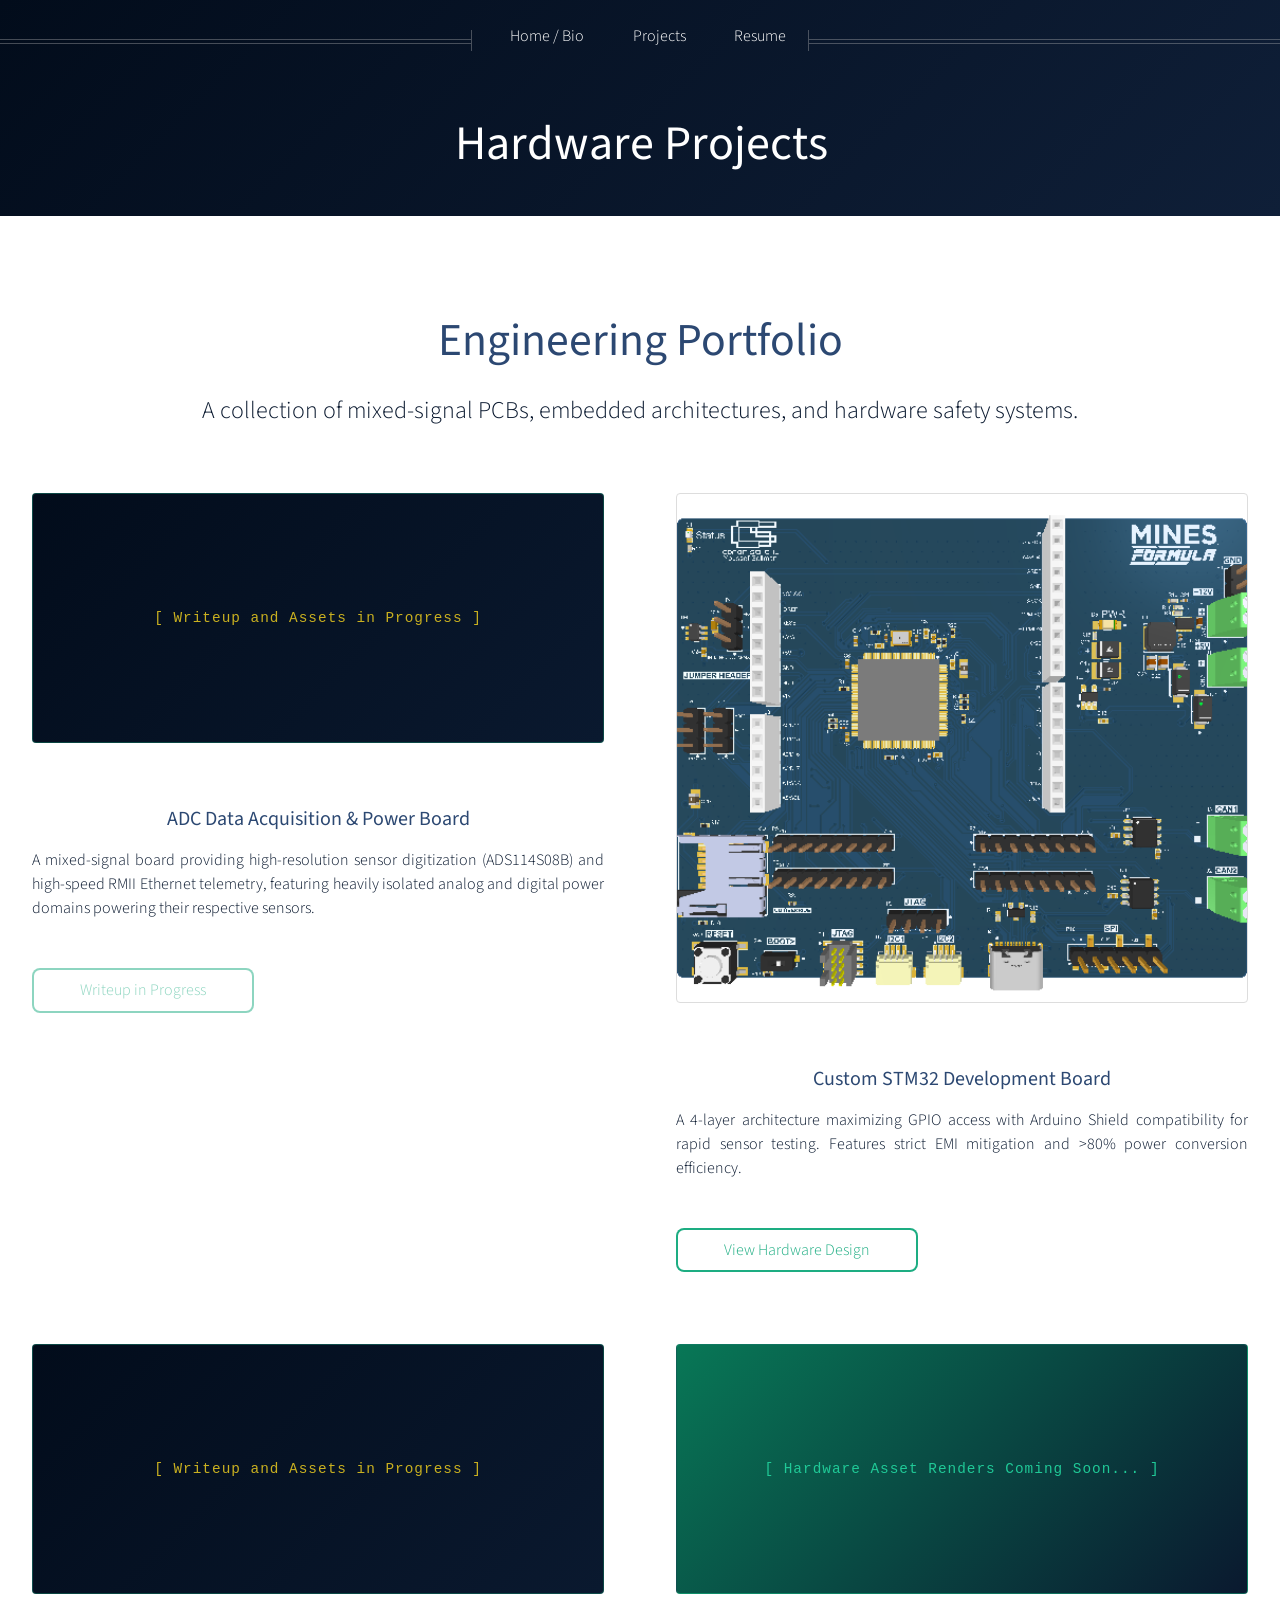
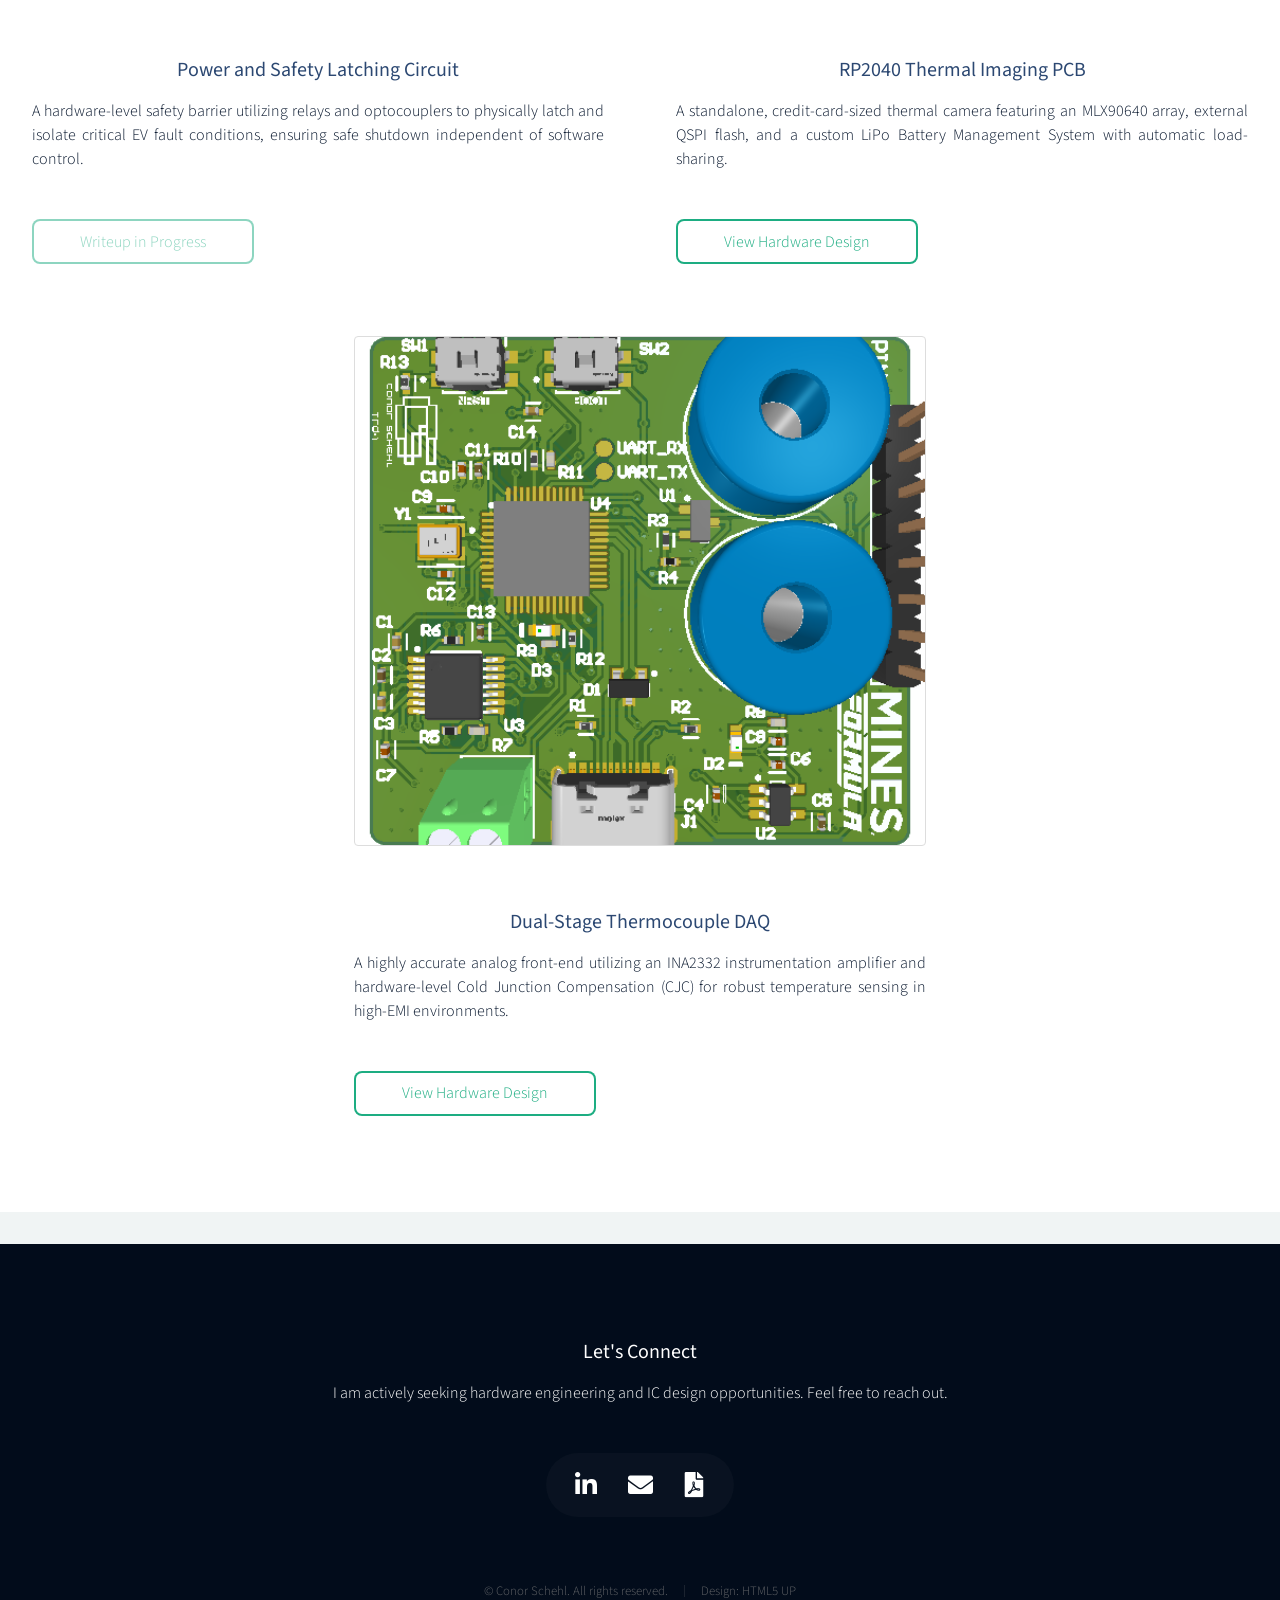
==== projects/index.html @ 10043770 "Resume Update + Email Obfuscation" ====
<!DOCTYPE HTML>
<html>
	<head>
		<title>Projects - Conor Schehl</title>
		<meta charset="utf-8" />
		<meta name="viewport" content="width=device-width, initial-scale=1, user-scalable=no" />
		<link rel="stylesheet" href="../assets/css/main.css" />
		<noscript><link rel="stylesheet" href="../assets/css/noscript.css" /></noscript>
	</head>
	<body class="no-sidebar is-preload">
		<div id="page-wrapper">

			<div id="header">
					<div class="inner">
							<header>
								<h1><a href="../index.html" id="logo">Hardware Projects</a></h1>
							</header>
						</div>

					<nav id="nav">
							<ul>
								<li><a href="../">Home / Bio</a></li>
								<li><a href="./">Projects</a></li>
								<li><a href="../ConorSchehlResume.pdf" target="_blank">Resume</a></li>
							</ul>
						</nav>
				</div>

			<div class="wrapper style1">
					<div class="container">
						
						<header class="major" style="text-align: center; margin-bottom: 4em;">
							<h2>Engineering Portfolio</h2>
							<p>A collection of mixed-signal PCBs, embedded architectures, and hardware safety systems.</p>
						</header>

						<div class="row gtr-200">
							

							<article class="col-6 col-12-mobile special">
								<!-- Final code: -->
								<!-- <a href="ADC-DAQ/" class="image featured"> <img src="images/adc-thumb.png" alt="ADC DAQ Board Thumbnail" style="border: 1px solid #ddd; border-radius: 4px;" /></a> -->
								
								<!-- Assets in progress:  -->
								<!-- <a href="ADC-DAQ/" class="image featured" style="display: block; text-decoration: none;"></a> -->
								<a class="image featured" style="display: block; text-decoration: none;">
									<div style="width: 100%; height: 250px; background: linear-gradient(135deg, #020c1b, #0a192f); display: flex; align-items: center; justify-content: center; border: 1px solid rgba(32, 201, 151, 0.3); border-radius: 4px; transition: border 0.3s ease;">
										<span style="color: #c9b020; font-family: monospace; font-size: 0.9em; letter-spacing: 1px;">[ Writeup and Assets in Progress ]</span>
									</div>
								</a>

								<!-- For when you have writeup -->
								<!-- <header>
									<h3><a href="ADC-DAQ/">ADC Data Acquisition & Power Board</a></h3>
								</header>
								<p>
									A mixed-signal board providing high-resolution sensor digitization (ADS114S08B) and high-speed RMII Ethernet telemetry, featuring heavily isolated analog and digital power domains powering their respective sensors.
								</p>
								<ul class="actions special">
									<li><a href="ADC-DAQ/" class="button">View Hardware Design</a></li>
								</ul> -->
								
								<!-- Writeup in progress: -->
								<header>
									<h3>ADC Data Acquisition & Power Board</h3>
								</header>
								<p>
									A mixed-signal board providing high-resolution sensor digitization (ADS114S08B) and high-speed RMII Ethernet telemetry, featuring heavily isolated analog and digital power domains powering their respective sensors.
								</p>
								<ul class="actions special">
									<li><span class="button" style="pointer-events: none; opacity: 0.5;">Writeup in Progress</span></li>
								</ul>
							</article>
							
							<article class="col-6 col-12-mobile special">
								<a href="STM32 Devboard/" class="image featured"><img src="images/stm32-thumb.png" alt="STM32 Dev Board Thumbnail" style="border: 1px solid #ddd; border-radius: 4px;" /></a>
								<header>
									<h3><a href="STM32 Devboard/">Custom STM32 Development Board</a></h3>
								</header>
								<p>
									A 4-layer architecture maximizing GPIO access with Arduino Shield compatibility for rapid sensor testing. Features strict EMI mitigation and >80% power conversion efficiency.
								</p>
								<ul class="actions special">
									<li><a href="STM32 Devboard/" class="button">View Hardware Design</a></li>
								</ul>
							</article>

							<!-- <article class="col-6 col-12-mobile special">
								<a href="Latching-Board/" class="image featured"><img src="images/latch-thumb.png" alt="Latching Board Thumbnail" style="border: 1px solid #ddd; border-radius: 4px;" /></a>
								<header>
									<h3><a href="Latching-Board/">Power & Safety Latching Circuit</a></h3>
								</header>
								<p>
									A hardware-level safety barrier utilizing relays and optocouplers to physically latch and isolate critical EV fault conditions, ensuring safe shutdown independent of software control.
								</p>
								<ul class="actions special">
									<li><a href="Latching-Board/" class="button">View Hardware Design</a></li>
								</ul>
							</article> -->

							<article class="col-6 col-12-mobile special">
								
								<!-- Assets in progress:  -->
								<!-- <a href="Latching-Board/" class="image featured" style="display: block; text-decoration: none;"></a> -->
								<a class="image featured" style="display: block; text-decoration: none;">
									<div style="width: 100%; height: 250px; background: linear-gradient(135deg, #020c1b, #0a192f); display: flex; align-items: center; justify-content: center; border: 1px solid rgba(32, 201, 151, 0.3); border-radius: 4px; transition: border 0.3s ease;">
										<span style="color: #c9b020; font-family: monospace; font-size: 0.9em; letter-spacing: 1px;">[ Writeup and Assets in Progress ]</span>
									</div>
								</a>

								<!-- For when you have writeup -->
								<!-- <header>
									<h3><a href="ADC-DAQ/">ADC Data Acquisition & Power Board</a></h3>
								</header>
								<p>
									A mixed-signal board providing high-resolution sensor digitization (ADS114S08B) and high-speed RMII Ethernet telemetry, featuring heavily isolated analog and digital power domains powering their respective sensors.
								</p>
								<ul class="actions special">
									<li><a href="ADC-DAQ/" class="button">View Hardware Design</a></li>
								</ul> -->
								
								<!-- Writeup in progress: -->
								<header>
									<h3>Power and Safety Latching Circuit</h3>
								</header>
								<p>
									A hardware-level safety barrier utilizing relays and optocouplers to physically latch and isolate critical EV fault conditions, ensuring safe shutdown independent of software control.
								</p>
								<ul class="actions special">
									<li><span class="button" style="pointer-events: none; opacity: 0.5;">Writeup in Progress</span></li>
								</ul>
							</article>

							<article class="col-6 col-12-mobile special">
								<!-- <a href="Thermal-Camera/" class="image featured"><img src="images/thermal-thumb.png" alt="Thermal Camera Thumbnail" style="border: 1px solid #ddd; border-radius: 4px;" /></a> -->
								
								<!-- Assets in progress:  -->
								<a href="Thermal-Camera/" class="image featured" style="display: block; text-decoration: none;">
									<div style="width: 100%; height: 250px; background: linear-gradient(135deg, #087756, #0a192f); display: flex; align-items: center; justify-content: center; border: 1px solid rgba(32, 201, 151, 0.3); border-radius: 4px; transition: border 0.3s ease;">
										<span style="color: #20c997; font-family: monospace; font-size: 0.9em; letter-spacing: 1px;">[ Hardware Asset Renders Coming Soon... ]</span>
									</div>
								</a>

								<header>
									<h3><a href="Thermal-Camera/">RP2040 Thermal Imaging PCB</a></h3>
								</header>
								<p>
									A standalone, credit-card-sized thermal camera featuring an MLX90640 array, external QSPI flash, and a custom LiPo Battery Management System with automatic load-sharing.
								</p>
								<ul class="actions special">
									<li><a href="Thermal-Camera/" class="button">View Hardware Design</a></li>
								</ul>
							</article>

							<article class="col-6 col-12-mobile special" style="margin: 0 auto;">
								<a href="TRD1/" class="image featured"><img src="images/thermo-thumb.png" alt="Thermocouple Thumbnail" style="border: 1px solid #ddd; border-radius: 4px;" /></a>
								<header>
									<h3><a href="TRD1/">Dual-Stage Thermocouple DAQ</a></h3>
								</header>
								<p>
									A highly accurate analog front-end utilizing an INA2332 instrumentation amplifier and hardware-level Cold Junction Compensation (CJC) for robust temperature sensing in high-EMI environments.
								</p>
								<ul class="actions special">
									<li><a href="TRD1/" class="button">View Hardware Design</a></li>
								</ul>
							</article>

						</div>
					</div>
				</div>

			<div id="footer">
					<div class="container">
						<div class="row">
							<div class="col-12">
								<section class="contact">
										<header>
											<h3>Let's Connect</h3>
										</header>
										<p>I am actively seeking hardware engineering and IC design opportunities. Feel free to reach out.</p>
										<ul class="icons">
											<li><a href="https://www.linkedin.com/in/conor-schehl/" target="_blank" class="icon brands fa-linkedin-in"><span class="label">Linkedin</span></a></li>
											<li><a href="#" id="safe-email-link" class="icon solid fa-envelope"><span class="label">Email</span></a></li>
											<li><a href="../ConorSchehlResume.pdf" target="_blank" class="icon solid fa-file-pdf"><span class="label">Resume</span></a></li>
										</ul>

										<script>
										const user = 'schehljc';
										const domain = 'gmail.com';
										
										document.getElementById('safe-email-link').addEventListener('click', function(e) {
											e.preventDefault();
											window.location.href = 'mailto:' + user + '@' + domain;
										});
										</script>

									</section>
								<div class="copyright">
										<ul class="menu">
											<li>&copy; Conor Schehl. All rights reserved.</li><li>Design: <a href="http://html5up.net" target="_blank">HTML5 UP</a></li>
										</ul>
									</div>
							</div>
						</div>
					</div>
				</div>

		</div>

		<script src="../assets/js/jquery.min.js"></script>
			<script src="../assets/js/jquery.dropotron.min.js"></script>
			<script src="../assets/js/jquery.scrolly.min.js"></script>
			<script src="../assets/js/jquery.scrollex.min.js"></script>
			<script src="../assets/js/browser.min.js"></script>
			<script src="../assets/js/breakpoints.min.js"></script>
			<script src="../assets/js/util.js"></script>
			<script src="../assets/js/main.js"></script>

	</body>
</html>
---- assets/css/main.css ----
@import url("https://fonts.googleapis.com/css?family=Source+Sans+Pro:300,300italic,400,400italic,600");
@import url("fontawesome-all.min.css");

/*
	Helios by HTML5 UP
	html5up.net | @ajlkn
	Free for personal and commercial use under the CCA 3.0 license (html5up.net/license)
*/

html, body, div, span, applet, object,
iframe, h1, h2, h3, h4, h5, h6, p, blockquote,
pre, a, abbr, acronym, address, big, cite,
code, del, dfn, em, img, ins, kbd, q, s, samp,
small, strike, strong, sub, sup, tt, var, b,
u, i, center, dl, dt, dd, ol, ul, li, fieldset,
form, label, legend, table, caption, tbody,
tfoot, thead, tr, th, td, article, aside,
canvas, details, embed, figure, figcaption,
footer, header, hgroup, menu, nav, output, ruby,
section, summary, time, mark, audio, video {
	margin: 0;
	padding: 0;
	border: 0;
	font-size: 100%;
	font: inherit;
	vertical-align: baseline;}

article, aside, details, figcaption, figure,
footer, header, hgroup, menu, nav, section {
	display: block;}

body {
	line-height: 1;
}

ol, ul {
	list-style: none;
}

blockquote, q {
	quotes: none;
}

	blockquote:before, blockquote:after, q:before, q:after {
		content: '';
		content: none;
	}

table {
	border-collapse: collapse;
	border-spacing: 0;
}

body {
	-webkit-text-size-adjust: none;
}

mark {
	background-color: transparent;
	color: inherit;
}

input::-moz-focus-inner {
	border: 0;
	padding: 0;
}

input, select, textarea {
	-moz-appearance: none;
	-webkit-appearance: none;
	-ms-appearance: none;
	appearance: none;
}

/* Basic */

	html {
		box-sizing: border-box;
	}

	*, *:before, *:after {
		box-sizing: inherit;
	}

	body {
		background: #f0f4f4;
		color: #0a192f;
		font-size: 15pt;
		line-height: 1.85em;
		font-family: 'Source Sans Pro', sans-serif;
		font-weight: 300;
	}

		body.is-preload *, body.is-preload *:before, body.is-preload *:after {
			-moz-animation: none !important;
			-webkit-animation: none !important;
			-ms-animation: none !important;
			animation: none !important;
			-moz-transition: none !important;
			-webkit-transition: none !important;
			-ms-transition: none !important;
			transition: none !important;
		}

	input, textarea, select {
		font-size: 15pt;
		line-height: 1.85em;
		font-family: 'Source Sans Pro', sans-serif;
		font-weight: 300;
	}

	h1, h2, h3, h4, h5, h6 {
		font-weight: 400;
		color: #2c4872;
		line-height: 1.25em;
	}

	h1 a, h2 a, h3 a, h4 a, h5 a, h6 a {
		color: inherit;
		text-decoration: none;
		border-bottom-color: transparent;
	}

	h1 strong, h2 strong, h3 strong, h4 strong, h5 strong, h6 strong {
		font-weight: 600;
	}

	h2 {
		font-size: 2.85em;
	}

	h3 {
		font-size: 1.25em;
	}

	h4 {
		font-size: 1em;
		margin: 0 0 0.25em 0;
	}

	strong, b {
		font-weight: 400;
		color: #060e1a;
	}

	em, i {
		font-style: italic;
	}

	a {
		color: inherit;
		border-bottom: solid 1px rgba(128, 128, 128, 0.15);
		text-decoration: none;
		-moz-transition: background-color 0.35s ease-in-out, color 0.35s ease-in-out, border-bottom-color 0.35s ease-in-out;
		-webkit-transition: background-color 0.35s ease-in-out, color 0.35s ease-in-out, border-bottom-color 0.35s ease-in-out;
		-ms-transition: background-color 0.35s ease-in-out, color 0.35s ease-in-out, border-bottom-color 0.35s ease-in-out;
		transition: background-color 0.35s ease-in-out, color 0.35s ease-in-out, border-bottom-color 0.35s ease-in-out;
	}

		a:hover {
			color: #20c997;
			border-bottom-color: transparent;
		}

	sub {
		position: relative;
		top: 0.5em;
		font-size: 0.8em;
	}

	sup {
		position: relative;
		top: -0.5em;
		font-size: 0.8em;
	}

	blockquote {
		border-left: solid 0.5em #ddd;
		padding: 1em 0 1em 2em;
		font-style: italic;
	}

	p, ul, ol, dl, table {
		margin-bottom: 1em;
	}

	p {
		text-align: justify;
	}

	br.clear {
		clear: both;
	}

	hr {
		position: relative;
		display: block;
		border: 0;
		top: 4.5em;
		margin-bottom: 9em;
		height: 6px;
		border-top: solid 1px rgba(128, 128, 128, 0.2);
		border-bottom: solid 1px rgba(128, 128, 128, 0.2);
	}

		hr:before, hr:after {
			content: '';
			position: absolute;
			top: -8px;
			display: block;
			width: 1px;
			height: 21px;
			background: rgba(128, 128, 128, 0.2);
		}

		hr:before {
			left: -1px;
		}

		hr:after {
			right: -1px;
		}

	.timestamp {
		color: rgba(128, 128, 128, 0.75);
		font-size: 0.8em;
	}

/* Container */

	.container {
		margin: 0 auto;
		max-width: 100%;
		width: 1400px;
	}

		@media screen and (max-width: 1680px) {

			.container {
				width: 1200px;
			}

		}

		@media screen and (max-width: 1280px) {

			.container {
				width: 100%;
			}

		}

		@media screen and (max-width: 960px) {

			.container {
				width: 100%;
			}

		}

		@media screen and (max-width: 840px) {

			.container {
				width: 100%;
			}

		}

		@media screen and (max-width: 736px) {

			.container {
				width: 100%;
			}

		}

/* Row */

	.row {
		display: flex;
		flex-wrap: wrap;
		box-sizing: border-box;
		align-items: stretch;
	}

		.row > * {
			box-sizing: border-box;
		}

		.row.gtr-uniform > * > :last-child {
			margin-bottom: 0;
		}

		.row.aln-left {
			justify-content: flex-start;
		}

		.row.aln-center {
			justify-content: center;
		}

		.row.aln-right {
			justify-content: flex-end;
		}

		.row.aln-top {
			align-items: flex-start;
		}

		.row.aln-middle {
			align-items: center;
		}

		.row.aln-bottom {
			align-items: flex-end;
		}

		.row > .imp {
			order: -1;
		}

		.row > .col-1 {
			width: 8.33333%;
		}

		.row > .off-1 {
			margin-left: 8.33333%;
		}

		.row > .col-2 {
			width: 16.66667%;
		}

		.row > .off-2 {
			margin-left: 16.66667%;
		}

		.row > .col-3 {
			width: 25%;
		}

		.row > .off-3 {
			margin-left: 25%;
		}

		.row > .col-4 {
			width: 33.33333%;
		}

		.row > .off-4 {
			margin-left: 33.33333%;
		}

		.row > .col-5 {
			width: 41.66667%;
		}

		.row > .off-5 {
			margin-left: 41.66667%;
		}

		.row > .col-6 {
			width: 50%;
		}

		.row > .off-6 {
			margin-left: 50%;
		}

		.row > .col-7 {
			width: 58.33333%;
		}

		.row > .off-7 {
			margin-left: 58.33333%;
		}

		.row > .col-8 {
			width: 66.66667%;
		}

		.row > .off-8 {
			margin-left: 66.66667%;
		}

		.row > .col-9 {
			width: 75%;
		}

		.row > .off-9 {
			margin-left: 75%;
		}

		.row > .col-10 {
			width: 83.33333%;
		}

		.row > .off-10 {
			margin-left: 83.33333%;
		}

		.row > .col-11 {
			width: 91.66667%;
		}

		.row > .off-11 {
			margin-left: 91.66667%;
		}

		.row > .col-12 {
			width: 100%;
		}

		.row > .off-12 {
			margin-left: 100%;
		}

		.row.gtr-0 {
			margin-top: 0px;
			margin-left: 0px;
		}

			.row.gtr-0 > * {
				padding: 0px 0 0 0px;
			}

			.row.gtr-0.gtr-uniform {
				margin-top: 0px;
			}

				.row.gtr-0.gtr-uniform > * {
					padding-top: 0px;
				}

		.row.gtr-25 {
			margin-top: -10px;
			margin-left: -10px;
		}

			.row.gtr-25 > * {
				padding: 10px 0 0 10px;
			}

			.row.gtr-25.gtr-uniform {
				margin-top: -10px;
			}

				.row.gtr-25.gtr-uniform > * {
					padding-top: 10px;
				}

		.row.gtr-50 {
			margin-top: -20px;
			margin-left: -20px;
		}

			.row.gtr-50 > * {
				padding: 20px 0 0 20px;
			}

			.row.gtr-50.gtr-uniform {
				margin-top: -20px;
			}

				.row.gtr-50.gtr-uniform > * {
					padding-top: 20px;
				}

		.row {
			margin-top: -40px;
			margin-left: -40px;
		}

			.row > * {
				padding: 40px 0 0 40px;
			}

			.row.gtr-uniform {
				margin-top: -40px;
			}

				.row.gtr-uniform > * {
					padding-top: 40px;
				}

		.row.gtr-150 {
			margin-top: -60px;
			margin-left: -60px;
		}

			.row.gtr-150 > * {
				padding: 60px 0 0 60px;
			}

			.row.gtr-150.gtr-uniform {
				margin-top: -60px;
			}

				.row.gtr-150.gtr-uniform > * {
					padding-top: 60px;
				}

		.row.gtr-200 {
			margin-top: -80px;
			margin-left: -80px;
		}

			.row.gtr-200 > * {
				padding: 80px 0 0 80px;
			}

			.row.gtr-200.gtr-uniform {
				margin-top: -80px;
			}

				.row.gtr-200.gtr-uniform > * {
					padding-top: 80px;
				}

		@media screen and (max-width: 1680px) {

			.row {
				display: flex;
				flex-wrap: wrap;
				box-sizing: border-box;
				align-items: stretch;
			}

				.row > * {
					box-sizing: border-box;
				}

				.row.gtr-uniform > * > :last-child {
					margin-bottom: 0;
				}

				.row.aln-left {
					justify-content: flex-start;
				}

				.row.aln-center {
					justify-content: center;
				}

				.row.aln-right {
					justify-content: flex-end;
				}

				.row.aln-top {
					align-items: flex-start;
				}

				.row.aln-middle {
					align-items: center;
				}

				.row.aln-bottom {
					align-items: flex-end;
				}

				.row > .imp-wide {
					order: -1;
				}

				.row > .col-1-wide {
					width: 8.33333%;
				}

				.row > .off-1-wide {
					margin-left: 8.33333%;
				}

				.row > .col-2-wide {
					width: 16.66667%;
				}

				.row > .off-2-wide {
					margin-left: 16.66667%;
				}

				.row > .col-3-wide {
					width: 25%;
				}

				.row > .off-3-wide {
					margin-left: 25%;
				}

				.row > .col-4-wide {
					width: 33.33333%;
				}

				.row > .off-4-wide {
					margin-left: 33.33333%;
				}

				.row > .col-5-wide {
					width: 41.66667%;
				}

				.row > .off-5-wide {
					margin-left: 41.66667%;
				}

				.row > .col-6-wide {
					width: 50%;
				}

				.row > .off-6-wide {
					margin-left: 50%;
				}

				.row > .col-7-wide {
					width: 58.33333%;
				}

				.row > .off-7-wide {
					margin-left: 58.33333%;
				}

				.row > .col-8-wide {
					width: 66.66667%;
				}

				.row > .off-8-wide {
					margin-left: 66.66667%;
				}

				.row > .col-9-wide {
					width: 75%;
				}

				.row > .off-9-wide {
					margin-left: 75%;
				}

				.row > .col-10-wide {
					width: 83.33333%;
				}

				.row > .off-10-wide {
					margin-left: 83.33333%;
				}

				.row > .col-11-wide {
					width: 91.66667%;
				}

				.row > .off-11-wide {
					margin-left: 91.66667%;
				}

				.row > .col-12-wide {
					width: 100%;
				}

				.row > .off-12-wide {
					margin-left: 100%;
				}

				.row.gtr-0 {
					margin-top: 0px;
					margin-left: 0px;
				}

					.row.gtr-0 > * {
						padding: 0px 0 0 0px;
					}

					.row.gtr-0.gtr-uniform {
						margin-top: 0px;
					}

						.row.gtr-0.gtr-uniform > * {
							padding-top: 0px;
						}

				.row.gtr-25 {
					margin-top: -10px;
					margin-left: -10px;
				}

					.row.gtr-25 > * {
						padding: 10px 0 0 10px;
					}

					.row.gtr-25.gtr-uniform {
						margin-top: -10px;
					}

						.row.gtr-25.gtr-uniform > * {
							padding-top: 10px;
						}

				.row.gtr-50 {
					margin-top: -20px;
					margin-left: -20px;
				}

					.row.gtr-50 > * {
						padding: 20px 0 0 20px;
					}

					.row.gtr-50.gtr-uniform {
						margin-top: -20px;
					}

						.row.gtr-50.gtr-uniform > * {
							padding-top: 20px;
						}

				.row {
					margin-top: -40px;
					margin-left: -40px;
				}

					.row > * {
						padding: 40px 0 0 40px;
					}

					.row.gtr-uniform {
						margin-top: -40px;
					}

						.row.gtr-uniform > * {
							padding-top: 40px;
						}

				.row.gtr-150 {
					margin-top: -60px;
					margin-left: -60px;
				}

					.row.gtr-150 > * {
						padding: 60px 0 0 60px;
					}

					.row.gtr-150.gtr-uniform {
						margin-top: -60px;
					}

						.row.gtr-150.gtr-uniform > * {
							padding-top: 60px;
						}

				.row.gtr-200 {
					margin-top: -80px;
					margin-left: -80px;
				}

					.row.gtr-200 > * {
						padding: 80px 0 0 80px;
					}

					.row.gtr-200.gtr-uniform {
						margin-top: -80px;
					}

						.row.gtr-200.gtr-uniform > * {
							padding-top: 80px;
						}

		}

		@media screen and (max-width: 1280px) {

			.row {
				display: flex;
				flex-wrap: wrap;
				box-sizing: border-box;
				align-items: stretch;
			}

				.row > * {
					box-sizing: border-box;
				}

				.row.gtr-uniform > * > :last-child {
					margin-bottom: 0;
				}

				.row.aln-left {
					justify-content: flex-start;
				}

				.row.aln-center {
					justify-content: center;
				}

				.row.aln-right {
					justify-content: flex-end;
				}

				.row.aln-top {
					align-items: flex-start;
				}

				.row.aln-middle {
					align-items: center;
				}

				.row.aln-bottom {
					align-items: flex-end;
				}

				.row > .imp-normal {
					order: -1;
				}

				.row > .col-1-normal {
					width: 8.33333%;
				}

				.row > .off-1-normal {
					margin-left: 8.33333%;
				}

				.row > .col-2-normal {
					width: 16.66667%;
				}

				.row > .off-2-normal {
					margin-left: 16.66667%;
				}

				.row > .col-3-normal {
					width: 25%;
				}

				.row > .off-3-normal {
					margin-left: 25%;
				}

				.row > .col-4-normal {
					width: 33.33333%;
				}

				.row > .off-4-normal {
					margin-left: 33.33333%;
				}

				.row > .col-5-normal {
					width: 41.66667%;
				}

				.row > .off-5-normal {
					margin-left: 41.66667%;
				}

				.row > .col-6-normal {
					width: 50%;
				}

				.row > .off-6-normal {
					margin-left: 50%;
				}

				.row > .col-7-normal {
					width: 58.33333%;
				}

				.row > .off-7-normal {
					margin-left: 58.33333%;
				}

				.row > .col-8-normal {
					width: 66.66667%;
				}

				.row > .off-8-normal {
					margin-left: 66.66667%;
				}

				.row > .col-9-normal {
					width: 75%;
				}

				.row > .off-9-normal {
					margin-left: 75%;
				}

				.row > .col-10-normal {
					width: 83.33333%;
				}

				.row > .off-10-normal {
					margin-left: 83.33333%;
				}

				.row > .col-11-normal {
					width: 91.66667%;
				}

				.row > .off-11-normal {
					margin-left: 91.66667%;
				}

				.row > .col-12-normal {
					width: 100%;
				}

				.row > .off-12-normal {
					margin-left: 100%;
				}

				.row.gtr-0 {
					margin-top: 0px;
					margin-left: 0px;
				}

					.row.gtr-0 > * {
						padding: 0px 0 0 0px;
					}

					.row.gtr-0.gtr-uniform {
						margin-top: 0px;
					}

						.row.gtr-0.gtr-uniform > * {
							padding-top: 0px;
						}

				.row.gtr-25 {
					margin-top: -9px;
					margin-left: -9px;
				}

					.row.gtr-25 > * {
						padding: 9px 0 0 9px;
					}

					.row.gtr-25.gtr-uniform {
						margin-top: -9px;
					}

						.row.gtr-25.gtr-uniform > * {
							padding-top: 9px;
						}

				.row.gtr-50 {
					margin-top: -18px;
					margin-left: -18px;
				}

					.row.gtr-50 > * {
						padding: 18px 0 0 18px;
					}

					.row.gtr-50.gtr-uniform {
						margin-top: -18px;
					}

						.row.gtr-50.gtr-uniform > * {
							padding-top: 18px;
						}

				.row {
					margin-top: -36px;
					margin-left: -36px;
				}

					.row > * {
						padding: 36px 0 0 36px;
					}

					.row.gtr-uniform {
						margin-top: -36px;
					}

						.row.gtr-uniform > * {
							padding-top: 36px;
						}

				.row.gtr-150 {
					margin-top: -54px;
					margin-left: -54px;
				}

					.row.gtr-150 > * {
						padding: 54px 0 0 54px;
					}

					.row.gtr-150.gtr-uniform {
						margin-top: -54px;
					}

						.row.gtr-150.gtr-uniform > * {
							padding-top: 54px;
						}

				.row.gtr-200 {
					margin-top: -72px;
					margin-left: -72px;
				}

					.row.gtr-200 > * {
						padding: 72px 0 0 72px;
					}

					.row.gtr-200.gtr-uniform {
						margin-top: -72px;
					}

						.row.gtr-200.gtr-uniform > * {
							padding-top: 72px;
						}

		}

		@media screen and (max-width: 960px) {

			.row {
				display: flex;
				flex-wrap: wrap;
				box-sizing: border-box;
				align-items: stretch;
			}

				.row > * {
					box-sizing: border-box;
				}

				.row.gtr-uniform > * > :last-child {
					margin-bottom: 0;
				}

				.row.aln-left {
					justify-content: flex-start;
				}

				.row.aln-center {
					justify-content: center;
				}

				.row.aln-right {
					justify-content: flex-end;
				}

				.row.aln-top {
					align-items: flex-start;
				}

				.row.aln-middle {
					align-items: center;
				}

				.row.aln-bottom {
					align-items: flex-end;
				}

				.row > .imp-narrow {
					order: -1;
				}

				.row > .col-1-narrow {
					width: 8.33333%;
				}

				.row > .off-1-narrow {
					margin-left: 8.33333%;
				}

				.row > .col-2-narrow {
					width: 16.66667%;
				}

				.row > .off-2-narrow {
					margin-left: 16.66667%;
				}

				.row > .col-3-narrow {
					width: 25%;
				}

				.row > .off-3-narrow {
					margin-left: 25%;
				}

				.row > .col-4-narrow {
					width: 33.33333%;
				}

				.row > .off-4-narrow {
					margin-left: 33.33333%;
				}

				.row > .col-5-narrow {
					width: 41.66667%;
				}

				.row > .off-5-narrow {
					margin-left: 41.66667%;
				}

				.row > .col-6-narrow {
					width: 50%;
				}

				.row > .off-6-narrow {
					margin-left: 50%;
				}

				.row > .col-7-narrow {
					width: 58.33333%;
				}

				.row > .off-7-narrow {
					margin-left: 58.33333%;
				}

				.row > .col-8-narrow {
					width: 66.66667%;
				}

				.row > .off-8-narrow {
					margin-left: 66.66667%;
				}

				.row > .col-9-narrow {
					width: 75%;
				}

				.row > .off-9-narrow {
					margin-left: 75%;
				}

				.row > .col-10-narrow {
					width: 83.33333%;
				}

				.row > .off-10-narrow {
					margin-left: 83.33333%;
				}

				.row > .col-11-narrow {
					width: 91.66667%;
				}

				.row > .off-11-narrow {
					margin-left: 91.66667%;
				}

				.row > .col-12-narrow {
					width: 100%;
				}

				.row > .off-12-narrow {
					margin-left: 100%;
				}

				.row.gtr-0 {
					margin-top: 0px;
					margin-left: 0px;
				}

					.row.gtr-0 > * {
						padding: 0px 0 0 0px;
					}

					.row.gtr-0.gtr-uniform {
						margin-top: 0px;
					}

						.row.gtr-0.gtr-uniform > * {
							padding-top: 0px;
						}

				.row.gtr-25 {
					margin-top: -8px;
					margin-left: -8px;
				}

					.row.gtr-25 > * {
						padding: 8px 0 0 8px;
					}

					.row.gtr-25.gtr-uniform {
						margin-top: -8px;
					}

						.row.gtr-25.gtr-uniform > * {
							padding-top: 8px;
						}

				.row.gtr-50 {
					margin-top: -16px;
					margin-left: -16px;
				}

					.row.gtr-50 > * {
						padding: 16px 0 0 16px;
					}

					.row.gtr-50.gtr-uniform {
						margin-top: -16px;
					}

						.row.gtr-50.gtr-uniform > * {
							padding-top: 16px;
						}

				.row {
					margin-top: -32px;
					margin-left: -32px;
				}

					.row > * {
						padding: 32px 0 0 32px;
					}

					.row.gtr-uniform {
						margin-top: -32px;
					}

						.row.gtr-uniform > * {
							padding-top: 32px;
						}

				.row.gtr-150 {
					margin-top: -48px;
					margin-left: -48px;
				}

					.row.gtr-150 > * {
						padding: 48px 0 0 48px;
					}

					.row.gtr-150.gtr-uniform {
						margin-top: -48px;
					}

						.row.gtr-150.gtr-uniform > * {
							padding-top: 48px;
						}

				.row.gtr-200 {
					margin-top: -64px;
					margin-left: -64px;
				}

					.row.gtr-200 > * {
						padding: 64px 0 0 64px;
					}

					.row.gtr-200.gtr-uniform {
						margin-top: -64px;
					}

						.row.gtr-200.gtr-uniform > * {
							padding-top: 64px;
						}

		}

		@media screen and (max-width: 840px) {

			.row {
				display: flex;
				flex-wrap: wrap;
				box-sizing: border-box;
				align-items: stretch;
			}

				.row > * {
					box-sizing: border-box;
				}

				.row.gtr-uniform > * > :last-child {
					margin-bottom: 0;
				}

				.row.aln-left {
					justify-content: flex-start;
				}

				.row.aln-center {
					justify-content: center;
				}

				.row.aln-right {
					justify-content: flex-end;
				}

				.row.aln-top {
					align-items: flex-start;
				}

				.row.aln-middle {
					align-items: center;
				}

				.row.aln-bottom {
					align-items: flex-end;
				}

				.row > .imp-narrower {
					order: -1;
				}

				.row > .col-1-narrower {
					width: 8.33333%;
				}

				.row > .off-1-narrower {
					margin-left: 8.33333%;
				}

				.row > .col-2-narrower {
					width: 16.66667%;
				}

				.row > .off-2-narrower {
					margin-left: 16.66667%;
				}

				.row > .col-3-narrower {
					width: 25%;
				}

				.row > .off-3-narrower {
					margin-left: 25%;
				}

				.row > .col-4-narrower {
					width: 33.33333%;
				}

				.row > .off-4-narrower {
					margin-left: 33.33333%;
				}

				.row > .col-5-narrower {
					width: 41.66667%;
				}

				.row > .off-5-narrower {
					margin-left: 41.66667%;
				}

				.row > .col-6-narrower {
					width: 50%;
				}

				.row > .off-6-narrower {
					margin-left: 50%;
				}

				.row > .col-7-narrower {
					width: 58.33333%;
				}

				.row > .off-7-narrower {
					margin-left: 58.33333%;
				}

				.row > .col-8-narrower {
					width: 66.66667%;
				}

				.row > .off-8-narrower {
					margin-left: 66.66667%;
				}

				.row > .col-9-narrower {
					width: 75%;
				}

				.row > .off-9-narrower {
					margin-left: 75%;
				}

				.row > .col-10-narrower {
					width: 83.33333%;
				}

				.row > .off-10-narrower {
					margin-left: 83.33333%;
				}

				.row > .col-11-narrower {
					width: 91.66667%;
				}

				.row > .off-11-narrower {
					margin-left: 91.66667%;
				}

				.row > .col-12-narrower {
					width: 100%;
				}

				.row > .off-12-narrower {
					margin-left: 100%;
				}

				.row.gtr-0 {
					margin-top: 0px;
					margin-left: 0px;
				}

					.row.gtr-0 > * {
						padding: 0px 0 0 0px;
					}

					.row.gtr-0.gtr-uniform {
						margin-top: 0px;
					}

						.row.gtr-0.gtr-uniform > * {
							padding-top: 0px;
						}

				.row.gtr-25 {
					margin-top: -8px;
					margin-left: -8px;
				}

					.row.gtr-25 > * {
						padding: 8px 0 0 8px;
					}

					.row.gtr-25.gtr-uniform {
						margin-top: -8px;
					}

						.row.gtr-25.gtr-uniform > * {
							padding-top: 8px;
						}

				.row.gtr-50 {
					margin-top: -16px;
					margin-left: -16px;
				}

					.row.gtr-50 > * {
						padding: 16px 0 0 16px;
					}

					.row.gtr-50.gtr-uniform {
						margin-top: -16px;
					}

						.row.gtr-50.gtr-uniform > * {
							padding-top: 16px;
						}

				.row {
					margin-top: -32px;
					margin-left: -32px;
				}

					.row > * {
						padding: 32px 0 0 32px;
					}

					.row.gtr-uniform {
						margin-top: -32px;
					}

						.row.gtr-uniform > * {
							padding-top: 32px;
						}

				.row.gtr-150 {
					margin-top: -48px;
					margin-left: -48px;
				}

					.row.gtr-150 > * {
						padding: 48px 0 0 48px;
					}

					.row.gtr-150.gtr-uniform {
						margin-top: -48px;
					}

						.row.gtr-150.gtr-uniform > * {
							padding-top: 48px;
						}

				.row.gtr-200 {
					margin-top: -64px;
					margin-left: -64px;
				}

					.row.gtr-200 > * {
						padding: 64px 0 0 64px;
					}

					.row.gtr-200.gtr-uniform {
						margin-top: -64px;
					}

						.row.gtr-200.gtr-uniform > * {
							padding-top: 64px;
						}

		}

		@media screen and (max-width: 736px) {

			.row {
				display: flex;
				flex-wrap: wrap;
				box-sizing: border-box;
				align-items: stretch;
			}

				.row > * {
					box-sizing: border-box;
				}

				.row.gtr-uniform > * > :last-child {
					margin-bottom: 0;
				}

				.row.aln-left {
					justify-content: flex-start;
				}

				.row.aln-center {
					justify-content: center;
				}

				.row.aln-right {
					justify-content: flex-end;
				}

				.row.aln-top {
					align-items: flex-start;
				}

				.row.aln-middle {
					align-items: center;
				}

				.row.aln-bottom {
					align-items: flex-end;
				}

				.row > .imp-mobile {
					order: -1;
				}

				.row > .col-1-mobile {
					width: 8.33333%;
				}

				.row > .off-1-mobile {
					margin-left: 8.33333%;
				}

				.row > .col-2-mobile {
					width: 16.66667%;
				}

				.row > .off-2-mobile {
					margin-left: 16.66667%;
				}

				.row > .col-3-mobile {
					width: 25%;
				}

				.row > .off-3-mobile {
					margin-left: 25%;
				}

				.row > .col-4-mobile {
					width: 33.33333%;
				}

				.row > .off-4-mobile {
					margin-left: 33.33333%;
				}

				.row > .col-5-mobile {
					width: 41.66667%;
				}

				.row > .off-5-mobile {
					margin-left: 41.66667%;
				}

				.row > .col-6-mobile {
					width: 50%;
				}

				.row > .off-6-mobile {
					margin-left: 50%;
				}

				.row > .col-7-mobile {
					width: 58.33333%;
				}

				.row > .off-7-mobile {
					margin-left: 58.33333%;
				}

				.row > .col-8-mobile {
					width: 66.66667%;
				}

				.row > .off-8-mobile {
					margin-left: 66.66667%;
				}

				.row > .col-9-mobile {
					width: 75%;
				}

				.row > .off-9-mobile {
					margin-left: 75%;
				}

				.row > .col-10-mobile {
					width: 83.33333%;
				}

				.row > .off-10-mobile {
					margin-left: 83.33333%;
				}

				.row > .col-11-mobile {
					width: 91.66667%;
				}

				.row > .off-11-mobile {
					margin-left: 91.66667%;
				}

				.row > .col-12-mobile {
					width: 100%;
				}

				.row > .off-12-mobile {
					margin-left: 100%;
				}

				.row.gtr-0 {
					margin-top: 0px;
					margin-left: 0px;
				}

					.row.gtr-0 > * {
						padding: 0px 0 0 0px;
					}

					.row.gtr-0.gtr-uniform {
						margin-top: 0px;
					}

						.row.gtr-0.gtr-uniform > * {
							padding-top: 0px;
						}

				.row.gtr-25 {
					margin-top: -5px;
					margin-left: -5px;
				}

					.row.gtr-25 > * {
						padding: 5px 0 0 5px;
					}

					.row.gtr-25.gtr-uniform {
						margin-top: -5px;
					}

						.row.gtr-25.gtr-uniform > * {
							padding-top: 5px;
						}

				.row.gtr-50 {
					margin-top: -10px;
					margin-left: -10px;
				}

					.row.gtr-50 > * {
						padding: 10px 0 0 10px;
					}

					.row.gtr-50.gtr-uniform {
						margin-top: -10px;
					}

						.row.gtr-50.gtr-uniform > * {
							padding-top: 10px;
						}

				.row {
					margin-top: -20px;
					margin-left: -20px;
				}

					.row > * {
						padding: 20px 0 0 20px;
					}

					.row.gtr-uniform {
						margin-top: -20px;
					}

						.row.gtr-uniform > * {
							padding-top: 20px;
						}

				.row.gtr-150 {
					margin-top: -30px;
					margin-left: -30px;
				}

					.row.gtr-150 > * {
						padding: 30px 0 0 30px;
					}

					.row.gtr-150.gtr-uniform {
						margin-top: -30px;
					}

						.row.gtr-150.gtr-uniform > * {
							padding-top: 30px;
						}

				.row.gtr-200 {
					margin-top: -40px;
					margin-left: -40px;
				}

					.row.gtr-200 > * {
						padding: 40px 0 0 40px;
					}

					.row.gtr-200.gtr-uniform {
						margin-top: -40px;
					}

						.row.gtr-200.gtr-uniform > * {
							padding-top: 40px;
						}

		}

/* Sections/Article */

	section, article {
		margin-bottom: 3em;
	}

		section > :last-child, section:last-child, article > :last-child, article:last-child {
			margin-bottom: 0;
		}

		section.special > header, section.special > footer, article.special > header, article.special > footer {
			text-align: center;
		}

	.row > section, .row > article {
		margin-bottom: 0;
	}

	header {
		margin: 0 0 1em 0;
	}

		header > p {
			display: block;
			font-size: 1.5em;
			margin: 1em 0 2em 0;
			line-height: 1.5em;
			text-align: inherit;
		}

	footer {
		margin: 2.5em 0 0 0;
	}

/* Image */

	.image {
		position: relative;
		display: inline-block;
		border: 0;
		outline: 0;
	}

		.image img {
			display: block;
			width: 100%;
		}

		.image.fit {
			display: block;
			width: 100%;
		}

		.image.featured {
			display: block;
			width: 100%;
			margin: 0 0 4em 0;
		}

		.image.left {
			float: left;
			margin: 0 2em 2em 0;
		}

		.image.centered {
			display: block;
			margin: 0 0 2em 0;
		}

			.image.centered img {
				margin: 0 auto;
				width: auto;
			}

/* List */

	ul {
		list-style: disc;
		padding-left: 1em;
	}

		ul li {
			padding-left: 0.5em;
		}

	ol {
		list-style: decimal;
		padding-left: 1.25em;
	}

		ol li {
			padding-left: 0.25em;
		}

/* Actions */

	ul.actions {
		margin: 3em 0 0 0;
		list-style: none;
		padding-left: 0;
	}

		form ul.actions {
			margin-top: 0;
		}

		ul.actions li {
			display: inline-block;
			margin: 0 0.75em 0 0.75em;
			padding-left: 0;
		}

			ul.actions li:first-child {
				margin-left: 0;
			}

			ul.actions li:last-child {
				margin-right: 0;
			}

/* Divided */

	ul.divided {
		list-style: none;
		padding-left: 0;
	}

		ul.divided li {
			border-top: solid 1px rgba(128, 128, 128, 0.2);
			padding-top: 1.5em;
			margin-top: 1.5em;
			padding-left: 0;
		}

			ul.divided li:first-child {
				border-top: 0;
				padding-top: 0;
				margin-top: 0;
			}

/* Menu */

	ul.menu {
		height: 1em;
		line-height: 1em;
		list-style: none;
		padding-left: 0;
	}

		ul.menu li {
			display: inline-block;
			border-left: solid 1px rgba(128, 128, 128, 0.2);
			padding-left: 1.25em;
			margin-left: 1.25em;
		}

			ul.menu li:first-child {
				border-left: 0;
				padding-left: 0;
				margin-left: 0;
			}

/* Icons */

	ul.icons {
		position: relative;
		background: rgba(128, 128, 128, 0.05);
		border-radius: 4em;
		display: inline-block;
		padding: 0.35em 0.75em 0.35em 0.75em;
		font-size: 1.25em;
		cursor: default;
		list-style: none;
	}

		ul.icons li {
			display: inline-block;
			padding-left: 0;
		}

			ul.icons li a {
				display: inline-block;
				background: none;
				width: 2.5em;
				height: 2.5em;
				line-height: 2.5em;
				text-align: center;
				border-radius: 100%;
				border: 0;
				color: inherit;
			}

				ul.icons li a:hover {
					color: #1dad82;
				}

/* Form */

	form label {
		display: block;
		font-weight: 400;
		color: #483949;
		margin: 0 0 1em 0;
	}

	form input[type="text"],
	form input[type="email"],
	form input[type="password"],
	form select,
	form textarea {
		-webkit-appearance: none;
		display: block;
		border: 0;
		background: #fafafa;
		width: 100%;
		border-radius: 0.5em;
		border: solid 1px #E5E5E5;
		padding: 1em;
		-moz-transition: background-color 0.35s ease-in-out, border-color 0.35s ease-in-out;
		-webkit-transition: background-color 0.35s ease-in-out, border-color 0.35s ease-in-out;
		-ms-transition: background-color 0.35s ease-in-out, border-color 0.35s ease-in-out;
		transition: background-color 0.35s ease-in-out, border-color 0.35s ease-in-out;
	}

		form input[type="text"]:focus,
		form input[type="email"]:focus,
		form input[type="password"]:focus,
		form select:focus,
		form textarea:focus {
			background: #fff;
			border-color: #df7366;
		}

	form input[type="text"],
	form input[type="email"],
	form input[type="password"],
	form select {
		line-height: 1em;
	}

	form textarea {
		min-height: 9em;
	}

	form ::-webkit-input-placeholder {
		color: #555 !important;
	}

	form :-moz-placeholder {
		color: #555 !important;
	}

	form ::-moz-placeholder {
		color: #555 !important;
	}

	form :-ms-input-placeholder {
		color: #555 !important;
	}

	form ::-moz-focus-inner {
		border: 0;
	}

/* Table */

	table {
		width: 100%;
	}

		table.default {
			width: 100%;
		}

			table.default tbody tr {
				border-top: solid 1px #e5e5e5;
			}

				table.default tbody tr:first-child {
					border-top: 0;
				}

				table.default tbody tr:nth-child(2n+1) {
					background: #fafafa;
				}

			table.default td {
				padding: 0.5em 1em 0.5em 1em;
			}

			table.default th {
				text-align: left;
				font-weight: 400;
				padding: 0.5em 1em 0.5em 1em;
			}

			table.default thead {
				border-bottom: solid 2px #e5e5e5;
			}

			table.default tfoot {
				border-top: solid 2px #e5e5e5;
			}

/* Button */

	input[type="button"],
	input[type="submit"],
	input[type="reset"],
	button,
	.button {
		position: relative;
		display: inline-block;
		background: transparent;
		box-shadow: inset 0 0 0 2px #1dad82;
		color: #1dad82;
		text-align: center;
		border-radius: 0.5em;
		text-decoration: none;
		padding: 0.65em 3em 0.65em 3em;
		border: 0;
		cursor: pointer;
		outline: 0;
		font-weight: 300;
		-moz-transition: background-color 0.35s ease-in-out, color 0.35s ease-in-out, border-bottom-color 0.35s ease-in-out;
		-webkit-transition: background-color 0.35s ease-in-out, color 0.35s ease-in-out, border-bottom-color 0.35s ease-in-out;
		-ms-transition: background-color 0.35s ease-in-out, color 0.35s ease-in-out, border-bottom-color 0.35s ease-in-out;
		transition: background-color 0.35s ease-in-out, color 0.35s ease-in-out, border-bottom-color 0.35s ease-in-out;
	}

		input[type="button"]:hover,
		input[type="submit"]:hover,
		input[type="reset"]:hover,
		button:hover,
		.button:hover {
			color: #64ffda;
			background: rgba(32, 201, 161, 0.1);
			box-shadow: inset 0 0 0 2px #64ffda;
		}

		input[type="button"].alt,
		input[type="submit"].alt,
		input[type="reset"].alt,
		button.alt,
		.button.alt {
			background: #2B252C;
		}

			input[type="button"].alt:hover,
			input[type="submit"].alt:hover,
			input[type="reset"].alt:hover,
			button.alt:hover,
			.button.alt:hover {
				background: #3B353C;
			}

/* Post */

	.post.stub {
		text-align: center;
	}

		.post.stub header {
			margin: 0;
		}

/* Icons */

	.icon {
		text-decoration: none;
		text-decoration: none;
	}

		.icon:before {
			-moz-osx-font-smoothing: grayscale;
			-webkit-font-smoothing: antialiased;
			display: inline-block;
			font-style: normal;
			font-variant: normal;
			text-rendering: auto;
			line-height: 1;
			text-transform: none !important;
			font-family: 'Font Awesome 5 Free';
			font-weight: 400;
		}

		.icon:before {
			line-height: inherit;
			font-size: 1.25em;
		}

		.icon > .label {
			display: none;
		}

		.icon.solid:before {
			font-weight: 900;
		}

		.icon.brands:before {
			font-family: 'Font Awesome 5 Brands';
		}

		.icon.circled {
			position: relative;
			display: inline-block;
			background: #2b252c;
			color: #fff;
			border-radius: 100%;
			width: 3em;
			height: 3em;
			line-height: 3em;
			text-align: center;
			font-size: 1.25em;
		}

			header .icon.circled {
				margin: 0 0 2em 0;
			}

/* Wrapper */

	.wrapper {
		background: #fff;
		margin: 0 0 2em 0;
		padding: 6em 0 6em 0;
	}

		.wrapper.style2 {
			padding-top: 0;
		}

/* Header */

	#header {
		position: relative;
		background-image: linear-gradient(135deg, #020c1b 0%, #0f1f38 100%);
		background-size: cover;
		background-position: center center;
		background-attachment: fixed;
		color: #fff;
		text-align: center;
		padding: 7.5em 0 2em 0;
		cursor: default;
	}

		#header:before {
			content: '';
			display: inline-block;
			vertical-align: middle;
			height: 100%;
		}

		#header .inner {
			position: relative;
			z-index: 1;
			margin: 0;
			display: inline-block;
			vertical-align: middle;
		}

		#header header {
			display: inline-block;
		}

			#header header > p {
				font-size: 1.25em;
				margin: 0;
			}

		#header h1 {
			color: #fff;
			font-size: 3em;
			line-height: 1em;
		}

			#header h1 a {
				color: inherit;
			}

		#header .button {
			display: inline-block;
			border-radius: 100%;
			width: 4.5em;
			height: 4.5em;
			line-height: 4.5em;
			text-align: center;
			font-size: 1.25em;
			padding: 0;
		}

		#header hr {
			top: 1.5em;
			margin-bottom: 3em;
			border-bottom-color: rgba(192, 192, 192, 0.35);
			box-shadow: inset 0 1px 0 0 rgba(192, 192, 192, 0.35);
		}

			#header hr:before, #header hr:after {
				background: rgba(192, 192, 192, 0.35);
			}

		#header footer {
			margin: 1em 0 0 0;
		}

	body.homepage #header {
		height: 100vh;
		min-height: 40em;
	}

		body.homepage #header h1 {
			font-size: 4em;
		}

		body.homepage #header:after {
			content: '';
			background: #09021b;
			display: block;
			position: absolute;
			left: 0;
			top: 0;
			width: 100%;
			height: 100%;
			opacity: 0;
			-moz-transition: opacity 2.5s ease-in-out;
			-webkit-transition: opacity 2.5s ease-in-out;
			-ms-transition: opacity 2.5s ease-in-out;
			transition: opacity 2.5s ease-in-out;
			-moz-transition-delay: 0.5s;
			-webkit-transition-delay: 0.5s;
			-ms-transition-delay: 0.5s;
			transition-delay: 0.5s;
		}

	body.homepage.is-preload #header:after {
		opacity: 1;
	}

/* Nav */

	#nav {
		position: absolute;
		top: 0;
		left: 0;
		width: 100%;
		text-align: center;
		padding: 1.5em 0 1.5em 0;
		z-index: 1;
		overflow: hidden;
	}

		#nav > ul {
			line-height: 0px;
			position: relative;
			display: inline-block;
			margin: 0;
			height: 21px;
			border-left: solid 1px rgba(192, 192, 192, 0.35);
			border-right: solid 1px rgba(192, 192, 192, 0.35);
		}

			#nav > ul:before, #nav > ul:after {
				content: '';
				display: block;
				width: 300%;
				position: absolute;
				top: 50%;
				margin-top: -2px;
				height: 5px;
				border-top: solid 1px rgba(192, 192, 192, 0.35);
				border-bottom: solid 1px rgba(192, 192, 192, 0.35);
			}

			#nav > ul:before {
				left: 100%;
				margin-left: 1px;
			}

			#nav > ul:after {
				right: 100%;
				margin-right: 1px;
			}

			#nav > ul > li {
				display: inline-block;
				margin: -9px 0.5em 0 0.5em;
				border-radius: 0.5em;
				padding: 0.85em;
				border: solid 1px transparent;
				-moz-transition: color 0.35s ease-in-out, border-color 0.35s ease-in-out;
				-webkit-transition: color 0.35s ease-in-out, border-color 0.35s ease-in-out;
				-ms-transition: color 0.35s ease-in-out, border-color 0.35s ease-in-out;
				transition: color 0.35s ease-in-out, border-color 0.35s ease-in-out;
			}

				#nav > ul > li.active {
					border-color: rgba(192, 192, 192, 0.35);
				}

				#nav > ul > li > a, #nav > ul > li > span {
					display: block;
					color: inherit;
					text-decoration: none;
					border: 0;
					outline: 0;
				}

				#nav > ul > li > ul {
					display: none;
				}

	.dropotron {
		background: rgba(255, 255, 255, 0.975);
		padding: 1em 1.25em 1em 1.25em;
		line-height: 1em;
		height: auto;
		text-align: left;
		border-radius: 0.5em;
		box-shadow: 0 0.15em 0.25em 0 rgba(0, 0, 0, 0.25);
		min-width: 12em;
		margin-top: -1em;
		list-style: none;
	}

		.dropotron li {
			border-top: solid 1px rgba(128, 128, 128, 0.2);
			color: #5b5b5b;
			padding-left: 0;
		}

			.dropotron li:first-child {
				border-top: 0;
			}

			.dropotron li:hover {
				color: #20c997;
			}

			.dropotron li a, .dropotron li span {
				display: block;
				border: 0;
				padding: 0.5em 0 0.5em 0;
				-moz-transition: color 0.35s ease-in-out;
				-webkit-transition: color 0.35s ease-in-out;
				-ms-transition: color 0.35s ease-in-out;
				transition: color 0.35s ease-in-out;
			}

		.dropotron.level-0 {
			margin-top: 2em;
			font-size: 0.9em;
		}

			.dropotron.level-0:before {
				content: '';
				position: absolute;
				left: 50%;
				top: -0.7em;
				margin-left: -0.75em;
				border-bottom: solid 0.75em rgba(255, 255, 255, 0.975);
				border-left: solid 0.75em rgba(64, 64, 64, 0);
				border-right: solid 0.75em rgba(64, 64, 64, 0);
			}

/* Banner */

	#banner {
		background: #fff;
		text-align: center;
		padding: 4.5em 0 4.5em 0;
		margin-bottom: 0;
	}

		#banner header > p {
			margin-bottom: 0;
		}

/* Content */

	#content > hr {
		top: 3em;
		margin-bottom: 6em;
	}

	#content > section {
		margin-bottom: 0;
	}

/* Sidebar */

	#sidebar > hr {
		top: 3em;
		margin-bottom: 6em;
	}

		#sidebar > hr.first {
			display: none;
		}

	#sidebar > section {
		margin-bottom: 0;
	}

/* Main */

	#main {
		margin-bottom: 0;
	}

		#main section:first-of-type {
			padding-top: 2em;
		}

/* Footer */

	#footer {
		position: relative;
		overflow: hidden;
		padding: 6em 0 6em 0;
		background: #020c1b;
		color: #fff;
	}

		#footer .icon.circled {
			background: #fff;
			color: #2b252c;
		}

		#footer header {
			text-align: center;
			cursor: default;
		}

		#footer h2, #footer h3, #footer h4, #footer h5, #footer h6 {
			color: #fff;
		}

		#footer .contact {
			text-align: center;
		}

			#footer .contact p {
				text-align: center;
				margin: 0 0 3em 0;
			}

		#footer .copyright {
			text-align: center;
			color: rgba(128, 128, 128, 0.75);
			font-size: 0.8em;
			cursor: default;
		}

			#footer .copyright a {
				color: rgba(128, 128, 128, 0.75);
			}

				#footer .copyright a:hover {
					color: rgba(212, 212, 212, 0.85);
				}

/* Carousel */

	.carousel {
		position: relative;
		overflow: hidden;
		padding: 2em 0 2em 0;
		margin-bottom: 0;
	}

		.carousel .forward, .carousel .backward {
			position: absolute;
			top: 50%;
			width: 6em;
			height: 12em;
			margin-top: -6em;
			cursor: pointer;
		}

			.carousel .forward:before, .carousel .backward:before {
				content: '';
				display: block;
				width: 6em;
				height: 6em;
				border-radius: 100%;
				background-color: rgba(72, 57, 73, 0.5);
				position: absolute;
				top: 50%;
				margin-top: -3em;
				-moz-transition: background-color 0.35s ease-in-out;
				-webkit-transition: background-color 0.35s ease-in-out;
				-o-transition: background-color 0.35s ease-in-out;
				-ms-transition: background-color 0.35s ease-in-out;
				transition: background-color 0.35s ease-in-out;
				-webkit-backface-visibility: hidden;
			}

			.carousel .forward:after, .carousel .backward:after {
				content: '';
				width: 3em;
				height: 3em;
				position: absolute;
				top: 50%;
				margin: -1.5em 0 0 0;
				background: url("images/arrow.svg") no-repeat center center;
			}

			.carousel .forward:hover:before, .carousel .backward:hover:before {
				background-color: rgba(32, 201, 161, 0.75);
			}

		.carousel .forward {
			right: 0;
		}

			.carousel .forward:before {
				right: -3em;
			}

			.carousel .forward:after {
				right: -0.25em;
			}

		.carousel .backward {
			left: 0;
		}

			.carousel .backward:before {
				left: -3em;
			}

			.carousel .backward:after {
				left: -0.25em;
				-moz-transform: scaleX(-1);
				-webkit-transform: scaleX(-1);
				-ms-transform: scaleX(-1);
				transform: scaleX(-1);
			}

		.carousel .reel {
			white-space: nowrap;
			position: relative;
			-webkit-overflow-scrolling: touch;
			padding: 0 2em 0 2em;
		}

		.carousel article {
			display: inline-block;
			width: 18em;
			background: #fff;
			text-align: center;
			padding: 0 1em 3em 1em;
			margin: 0 2em 0 0;
			white-space: normal;
			opacity: 1.0;
			-moz-transition: opacity 0.75s ease-in-out;
			-webkit-transition: opacity 0.75s ease-in-out;
			-ms-transition: opacity 0.75s ease-in-out;
			transition: opacity 0.75s ease-in-out;
		}

			.carousel article.loading {
				opacity: 0;
			}

			.carousel article .image {
				position: relative;
				left: -1em;
				top: 0;
				width: auto;
				margin-right: -2em;
				margin-bottom: 3em;
			}

			.carousel article p {
				text-align: center;
			}

/* Wide */

	@media screen and (max-width: 1680px) {

		/* Basic */

			body, input, textarea, select {
				font-size: 14pt;
				line-height: 1.75em;
			}

		/* Carousel */

			.carousel {
				padding: 1.5em 0 1.5em 0;
			}

				.carousel .reel {
					padding: 0 1.5em 0 1.5em;
				}

				.carousel article {
					width: 18em;
					margin: 0 1.25em 0 0;
				}

	}

/* Normal */

	@media screen and (max-width: 1280px) {

		/* Basic */

			body, input, textarea, select {
				font-size: 12pt;
				line-height: 1.5em;
			}

		/* Wrapper */

			.wrapper {
				padding-left: 2em;
				padding-right: 2em;
			}

		/* Header */

			#header {
				background-attachment: scroll;
			}

				#header .inner {
					padding-left: 2em;
					padding-right: 2em;
				}

		/* Banner */

			#banner {
				padding-left: 2em;
				padding-right: 2em;
			}

		/* Footer */

			#footer {
				padding-left: 2em;
				padding-right: 2em;
			}

	}

/* Narrow */

/* Narrower */

	@media screen and (max-width: 840px) {

		/* Basic */

			body, input, textarea, select {
				font-size: 13pt;
				line-height: 1.65em;
			}

			.tweet {
				text-align: center;
			}

			.timestamp {
				display: block;
				text-align: center;
			}

		/* Footer */

			#footer {
				padding: 4em 2em 4em 2em;
			}

		/* Carousel */

			.carousel {
				padding: 1.25em 0 1.25em 0;
			}

				.carousel article {
					width: 18em;
					margin: 0 1em 0 0;
				}

	}

/* Mobile */

	#navPanel, #titleBar {
		display: none;
	}

	@media screen and (max-width: 736px) {

		/* Basic */

			html, body {
				overflow-x: hidden;
			}

			body, input, textarea, select {
				font-size: 12.5pt;
				line-height: 1.5em;
			}

			h2 {
				font-size: 1.75em;
			}

			h3 {
				font-size: 1.25em;
			}

			hr {
				top: 3em;
				margin-bottom: 6em;
			}

		/* Section/Article */

			section, article {
				margin-bottom: 2em;
			}

				section:last-child, article:last-child {
					margin-bottom: 0;
				}

			.row > section, .row > article {
				margin-bottom: 2em;
			}

			header > p {
				font-size: 1.25em;
			}

		/* Image */

			.image.featured {
				margin: 0 0 2em 0;
			}

			.image.left {
				margin: 0 1em 1em 0;
			}

			.image.centered {
				margin: 0 0 1em 0;
			}

		/* Actions */

			form ul.actions {
				margin-top: 0;
			}

			ul.actions li {
				display: block;
				margin: 0.75em 0 0 0;
			}

				ul.actions li:first-child {
					margin-top: 0;
				}

		/* Menu */

			ul.menu {
				height: auto;
				text-align: center;
			}

				ul.menu li {
					display: block;
					border: 0;
					padding: 0.75em 0 0 0;
					margin: 0;
				}

					ul.menu li:first-child {
						padding-top: 0;
					}

		/* Icons */

			ul.icons {
				font-size: 1em;
				padding: 0.35em 0.5em 0.35em 0.5em;
			}

				ul.icons li a {
					width: 2.25em;
				}

		/* Button */

			input[type="button"],
			input[type="submit"],
			input[type="reset"],
			button,
			.button {
				display: block;
				padding: 0;
				line-height: 3em;
				width: 100%;
			}

		/* Nav */

			#page-wrapper {
				-moz-backface-visibility: hidden;
				-webkit-backface-visibility: hidden;
				-ms-backface-visibility: hidden;
				backface-visibility: hidden;
				-moz-transition: -moz-transform 0.5s ease;
				-webkit-transition: -webkit-transform 0.5s ease;
				-ms-transition: -ms-transform 0.5s ease;
				transition: transform 0.5s ease;
				padding-bottom: 1px;
			}

			#navButton {
				-moz-backface-visibility: hidden;
				-webkit-backface-visibility: hidden;
				-ms-backface-visibility: hidden;
				backface-visibility: hidden;
				-moz-transition: -moz-transform 0.5s ease;
				-webkit-transition: -webkit-transform 0.5s ease;
				-ms-transition: -ms-transform 0.5s ease;
				transition: transform 0.5s ease;
				display: block;
				height: 44px;
				left: 0;
				position: fixed;
				top: 0;
				width: 100%;
				z-index: 10001;
			}

				#navButton .toggle {
					text-decoration: none;
					position: absolute;
					left: 0;
					top: 0;
					width: 100%;
					height: 100%;
					border: 0;
					outline: 0;
				}

					#navButton .toggle:before {
						-moz-osx-font-smoothing: grayscale;
						-webkit-font-smoothing: antialiased;
						display: inline-block;
						font-style: normal;
						font-variant: normal;
						text-rendering: auto;
						line-height: 1;
						text-transform: none !important;
						font-family: 'Font Awesome 5 Free';
						font-weight: 900;
					}

					#navButton .toggle:before {
						text-decoration: none;
						font-style: normal;
						content: '\f0c9';
						color: #fff;
						color: rgba(255, 255, 255, 0.75);
						text-align: center;
						display: block;
						font-size: 14px;
						width: 80px;
						height: 30px;
						line-height: 30px;
						position: absolute;
						left: 50%;
						margin-left: -40px;
						background: rgba(132, 128, 136, 0.75);
						border-top: 0;
						border-radius: 0 0 0.35em 0.35em;
					}

			#navPanel {
				-moz-backface-visibility: hidden;
				-webkit-backface-visibility: hidden;
				-ms-backface-visibility: hidden;
				backface-visibility: hidden;
				-moz-transform: translateY(-50vh);
				-webkit-transform: translateY(-50vh);
				-ms-transform: translateY(-50vh);
				transform: translateY(-50vh);
				-moz-transition: -moz-transform 0.5s ease;
				-webkit-transition: -webkit-transform 0.5s ease;
				-ms-transition: -ms-transform 0.5s ease;
				transition: transform 0.5s ease;
				display: block;
				height: 50vh;
				left: 0;
				overflow-y: auto;
				position: fixed;
				top: 0;
				width: 100%;
				z-index: 10002;
				background: #1f1920;
				box-shadow: inset 0px -2px 5px 0px rgba(0, 0, 0, 0.25);
				font-size: 1em;
			}

				#navPanel:before {
					content: '';
					display: block;
					position: absolute;
					left: 0;
					top: 0;
					width: 100%;
					height: 100%;
					background: url("images/overlay.png");
					background-size: 128px 128px;
				}

				#navPanel .link {
					position: relative;
					z-index: 1;
					display: block;
					text-decoration: none;
					padding: 0.5em;
					color: #ddd;
					border: 0;
					border-top: dotted 1px rgba(255, 255, 255, 0.05);
				}

					#navPanel .link:first-child {
						border-top: 0;
					}

					#navPanel .link.depth-0 {
						color: #fff;
						font-weight: 600;
					}

				#navPanel .indent-1 {
					display: inline-block;
					width: 1em;
				}

				#navPanel .indent-2 {
					display: inline-block;
					width: 2em;
				}

				#navPanel .indent-3 {
					display: inline-block;
					width: 3em;
				}

				#navPanel .indent-4 {
					display: inline-block;
					width: 4em;
				}

				#navPanel .indent-5 {
					display: inline-block;
					width: 5em;
				}

				#navPanel .depth-0 {
					color: #fff;
				}

			body.navPanel-visible #page-wrapper {
				-moz-transform: translateY(50vh);
				-webkit-transform: translateY(50vh);
				-ms-transform: translateY(50vh);
				transform: translateY(50vh);
			}

			body.navPanel-visible #navButton {
				-moz-transform: translateY(50vh);
				-webkit-transform: translateY(50vh);
				-ms-transform: translateY(50vh);
				transform: translateY(50vh);
			}

			body.navPanel-visible #navPanel {
				-moz-transform: translateY(0);
				-webkit-transform: translateY(0);
				-ms-transform: translateY(0);
				transform: translateY(0);
			}

		/* Wrapper */

			.wrapper {
				padding: 3em 1em 3em 1em;
			}

		/* Header */

			#header {
				background-attachment: scroll;
				padding: 2.5em 0 0 0;
			}

				#header .inner {
					padding-top: 1.5em;
					padding-left: 1em;
					padding-right: 1em;
				}

				#header header > p {
					font-size: 1em;
				}

				#header h1 {
					font-size: 1.75em;
				}

				#header hr {
					top: 1em;
					margin-bottom: 2.5em;
				}

			body.homepage #header {
				min-height: 0;
				padding: 5.5em 0 5em 0;
				height: auto;
			}

				body.homepage #header:before {
					display: none;
				}

				body.homepage #header h1 {
					font-size: 2.5em;
				}

		/* Nav */

			#nav {
				display: none;
			}

		/* Banner */

			#banner {
				padding: 3em 2em 3em 2em;
			}

		/* Sidebar */

			#sidebar > hr:first-of-type {
				display: block;
			}

		/* Main */

			#main > header {
				text-align: center;
			}

		/* Footer */

			#footer {
				padding-left: 1em;
				padding-right: 1em;
			}

		/* Carousel */

			.carousel {
				padding: 0.5em 0 0.5em 0;
			}

				.carousel .reel {
					padding: 0 0.5em 0 0.5em;
				}

				.carousel article {
					width: 14em;
					padding-bottom: 2em;
					margin: 0 0.5em 0 0;
				}

					.carousel article .image {
						margin-bottom: 2em;
					}

	}
---- assets/css/noscript.css ----
/*
	Helios by HTML5 UP
	html5up.net | @ajlkn
	Free for personal and commercial use under the CCA 3.0 license (html5up.net/license)
*/

/* Carousel */

	.carousel {
		overflow-x: auto;
	}

/* Header */

	body.homepage.is-preload #header:after {
		opacity: 0;
	}
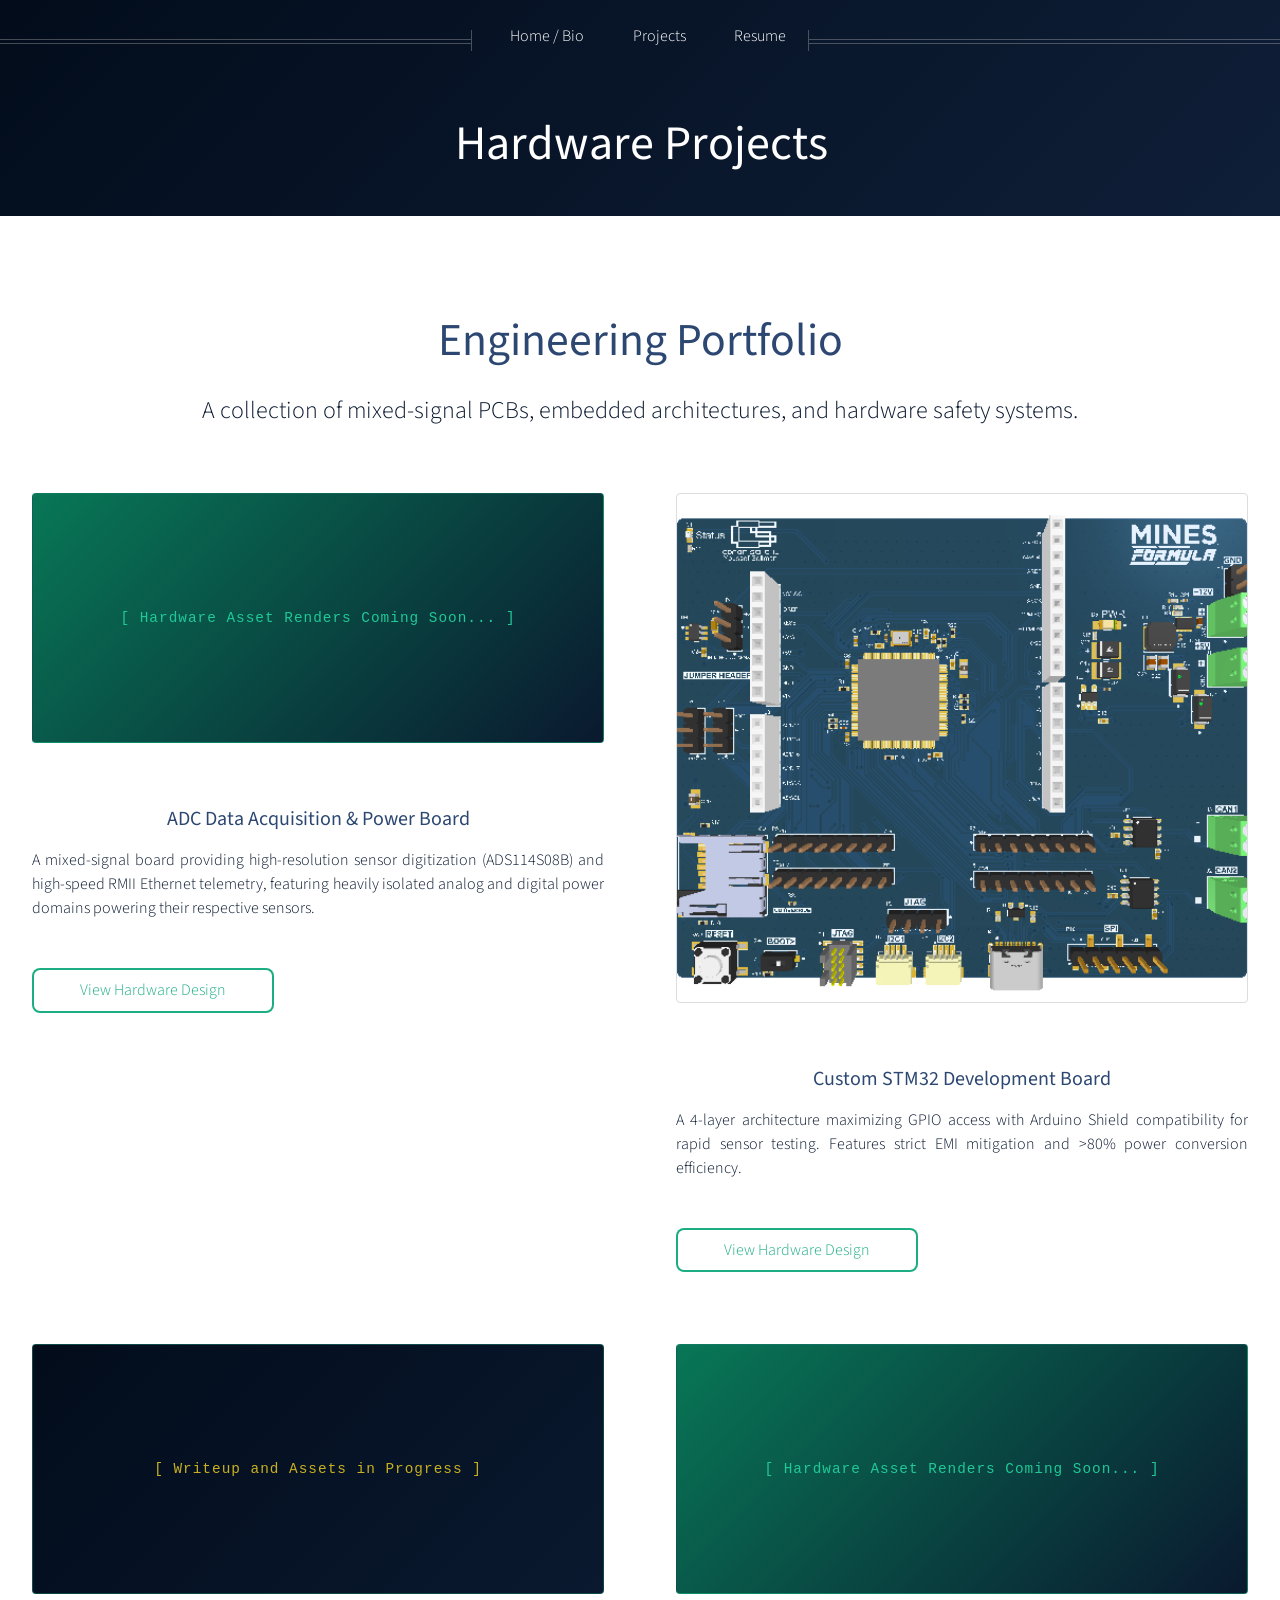
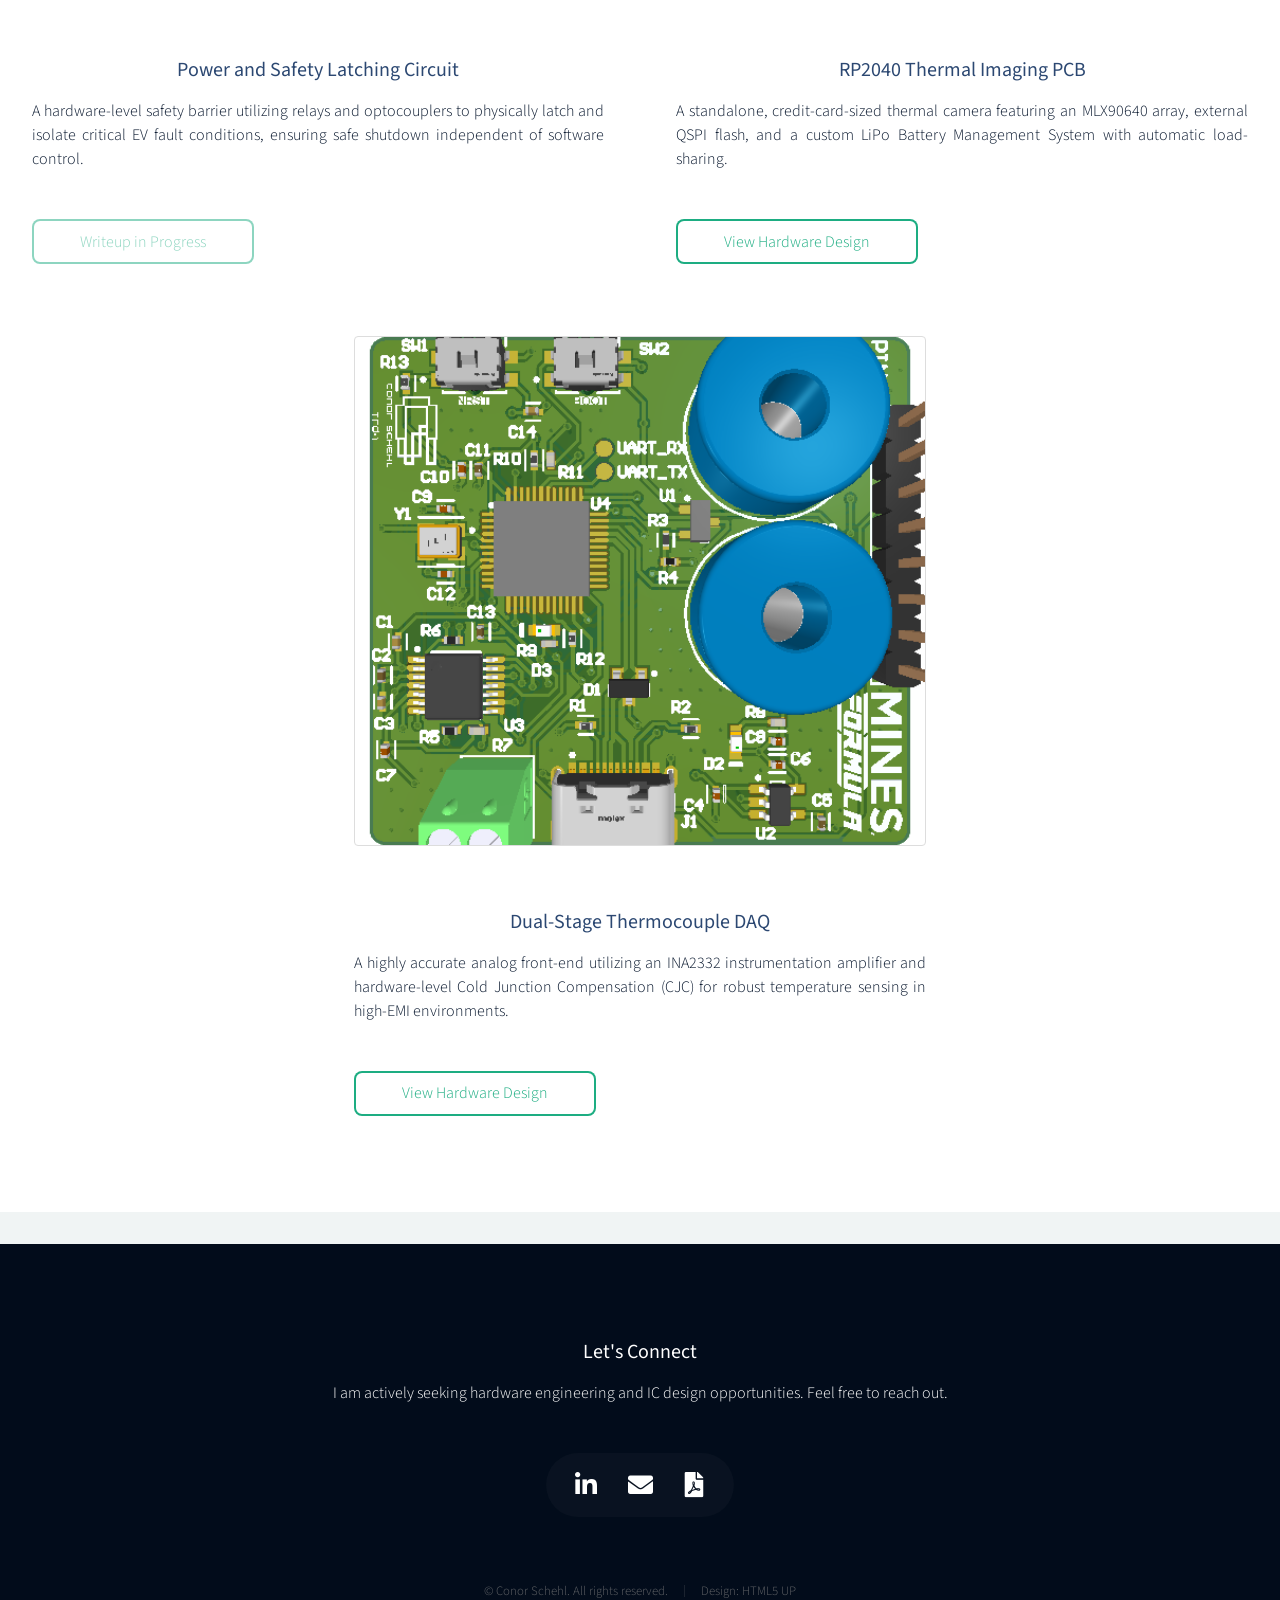
==== commit 379e360e: "Tab Name Typos fixed, ADC DAQ board writeup added" ====
--- a/projects/index.html
+++ b/projects/index.html
@@ -43,14 +43,20 @@
 								
 								<!-- Assets in progress:  -->
 								<!-- <a href="ADC-DAQ/" class="image featured" style="display: block; text-decoration: none;"></a> -->
-								<a class="image featured" style="display: block; text-decoration: none;">
+								<!-- <a class="image featured" style="display: block; text-decoration: none;">
 									<div style="width: 100%; height: 250px; background: linear-gradient(135deg, #020c1b, #0a192f); display: flex; align-items: center; justify-content: center; border: 1px solid rgba(32, 201, 151, 0.3); border-radius: 4px; transition: border 0.3s ease;">
 										<span style="color: #c9b020; font-family: monospace; font-size: 0.9em; letter-spacing: 1px;">[ Writeup and Assets in Progress ]</span>
 									</div>
+								</a> -->
+
+								<a href="Thermal-Camera/" class="image featured" style="display: block; text-decoration: none;">
+									<div style="width: 100%; height: 250px; background: linear-gradient(135deg, #087756, #0a192f); display: flex; align-items: center; justify-content: center; border: 1px solid rgba(32, 201, 151, 0.3); border-radius: 4px; transition: border 0.3s ease;">
+										<span style="color: #20c997; font-family: monospace; font-size: 0.9em; letter-spacing: 1px;">[ Hardware Asset Renders Coming Soon... ]</span>
+									</div>
 								</a>
-
+								
 								<!-- For when you have writeup -->
-								<!-- <header>
+								<header>
 									<h3><a href="ADC-DAQ/">ADC Data Acquisition & Power Board</a></h3>
 								</header>
 								<p>
@@ -58,18 +64,8 @@
 								</p>
 								<ul class="actions special">
 									<li><a href="ADC-DAQ/" class="button">View Hardware Design</a></li>
-								</ul> -->
-								
-								<!-- Writeup in progress: -->
-								<header>
-									<h3>ADC Data Acquisition & Power Board</h3>
-								</header>
-								<p>
-									A mixed-signal board providing high-resolution sensor digitization (ADS114S08B) and high-speed RMII Ethernet telemetry, featuring heavily isolated analog and digital power domains powering their respective sensors.
-								</p>
-								<ul class="actions special">
-									<li><span class="button" style="pointer-events: none; opacity: 0.5;">Writeup in Progress</span></li>
-								</ul>
+								</ul>
+
 							</article>
 							
 							<article class="col-6 col-12-mobile special">
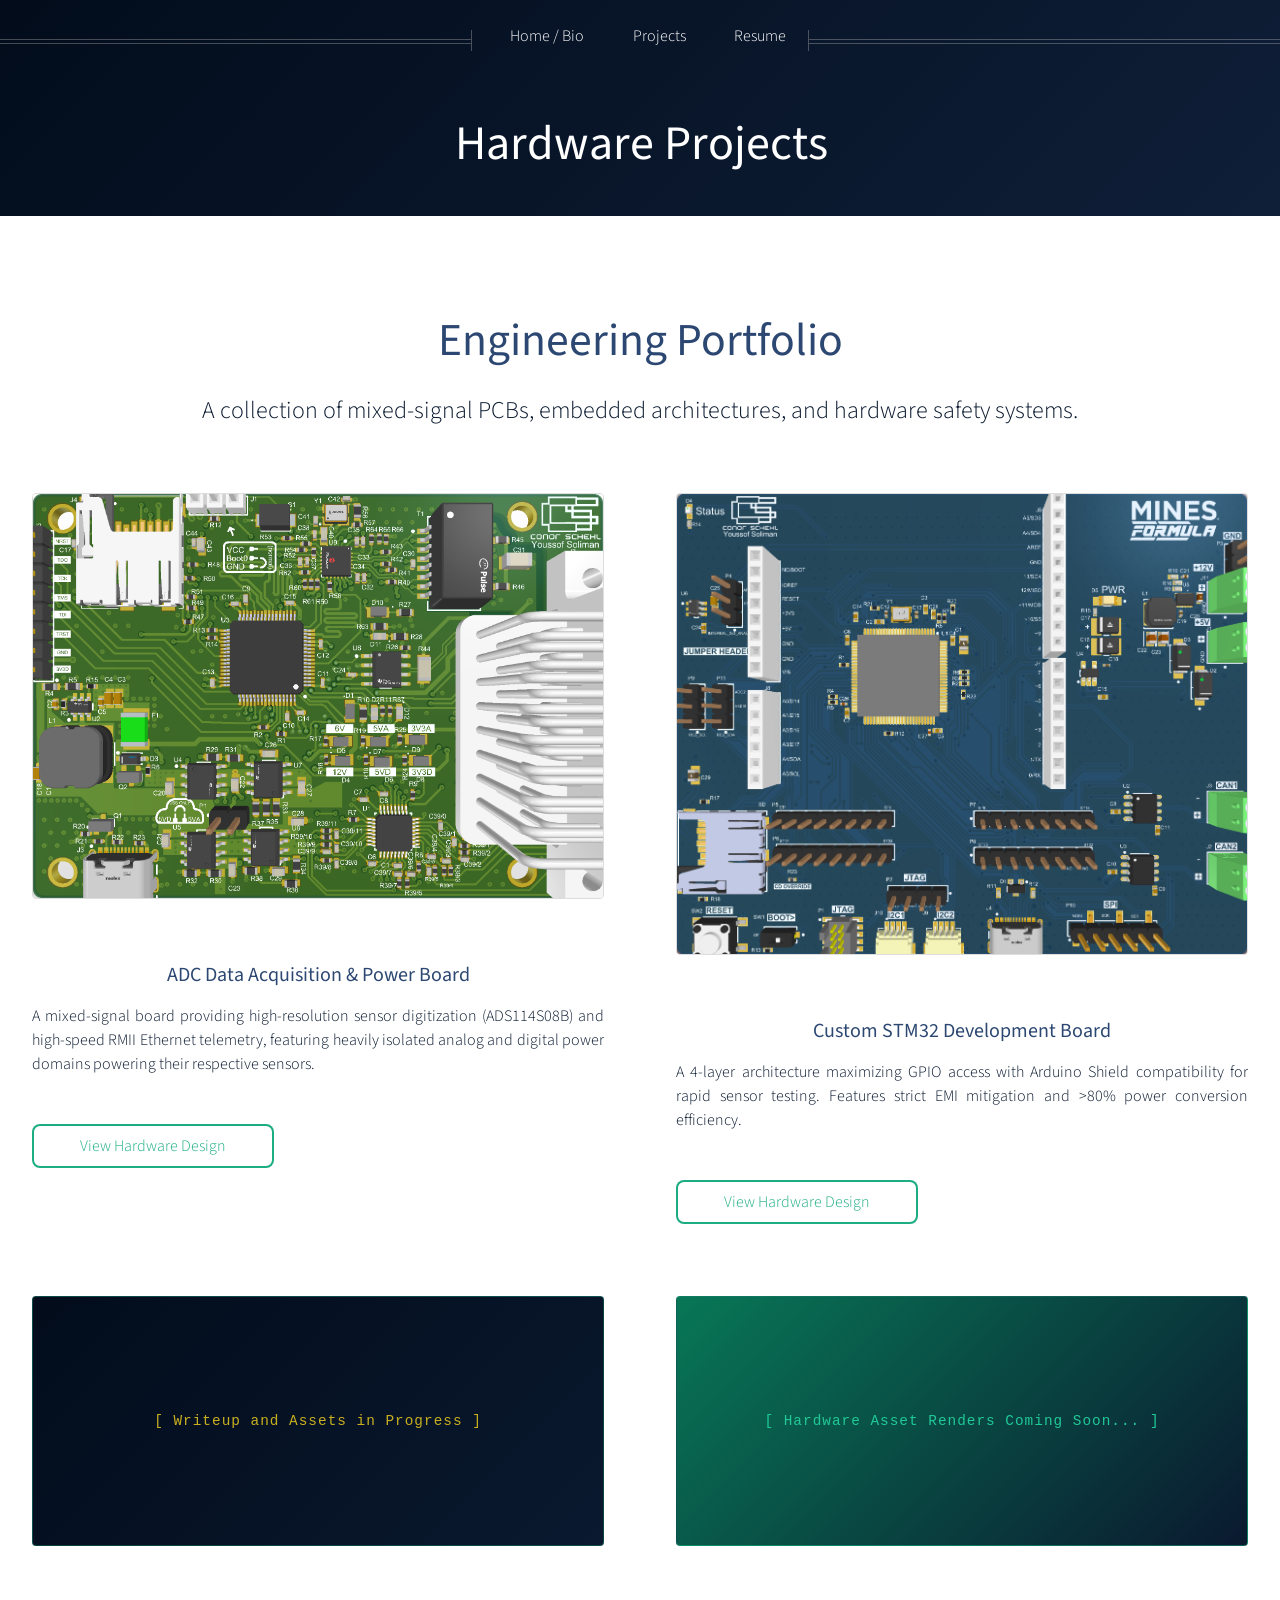
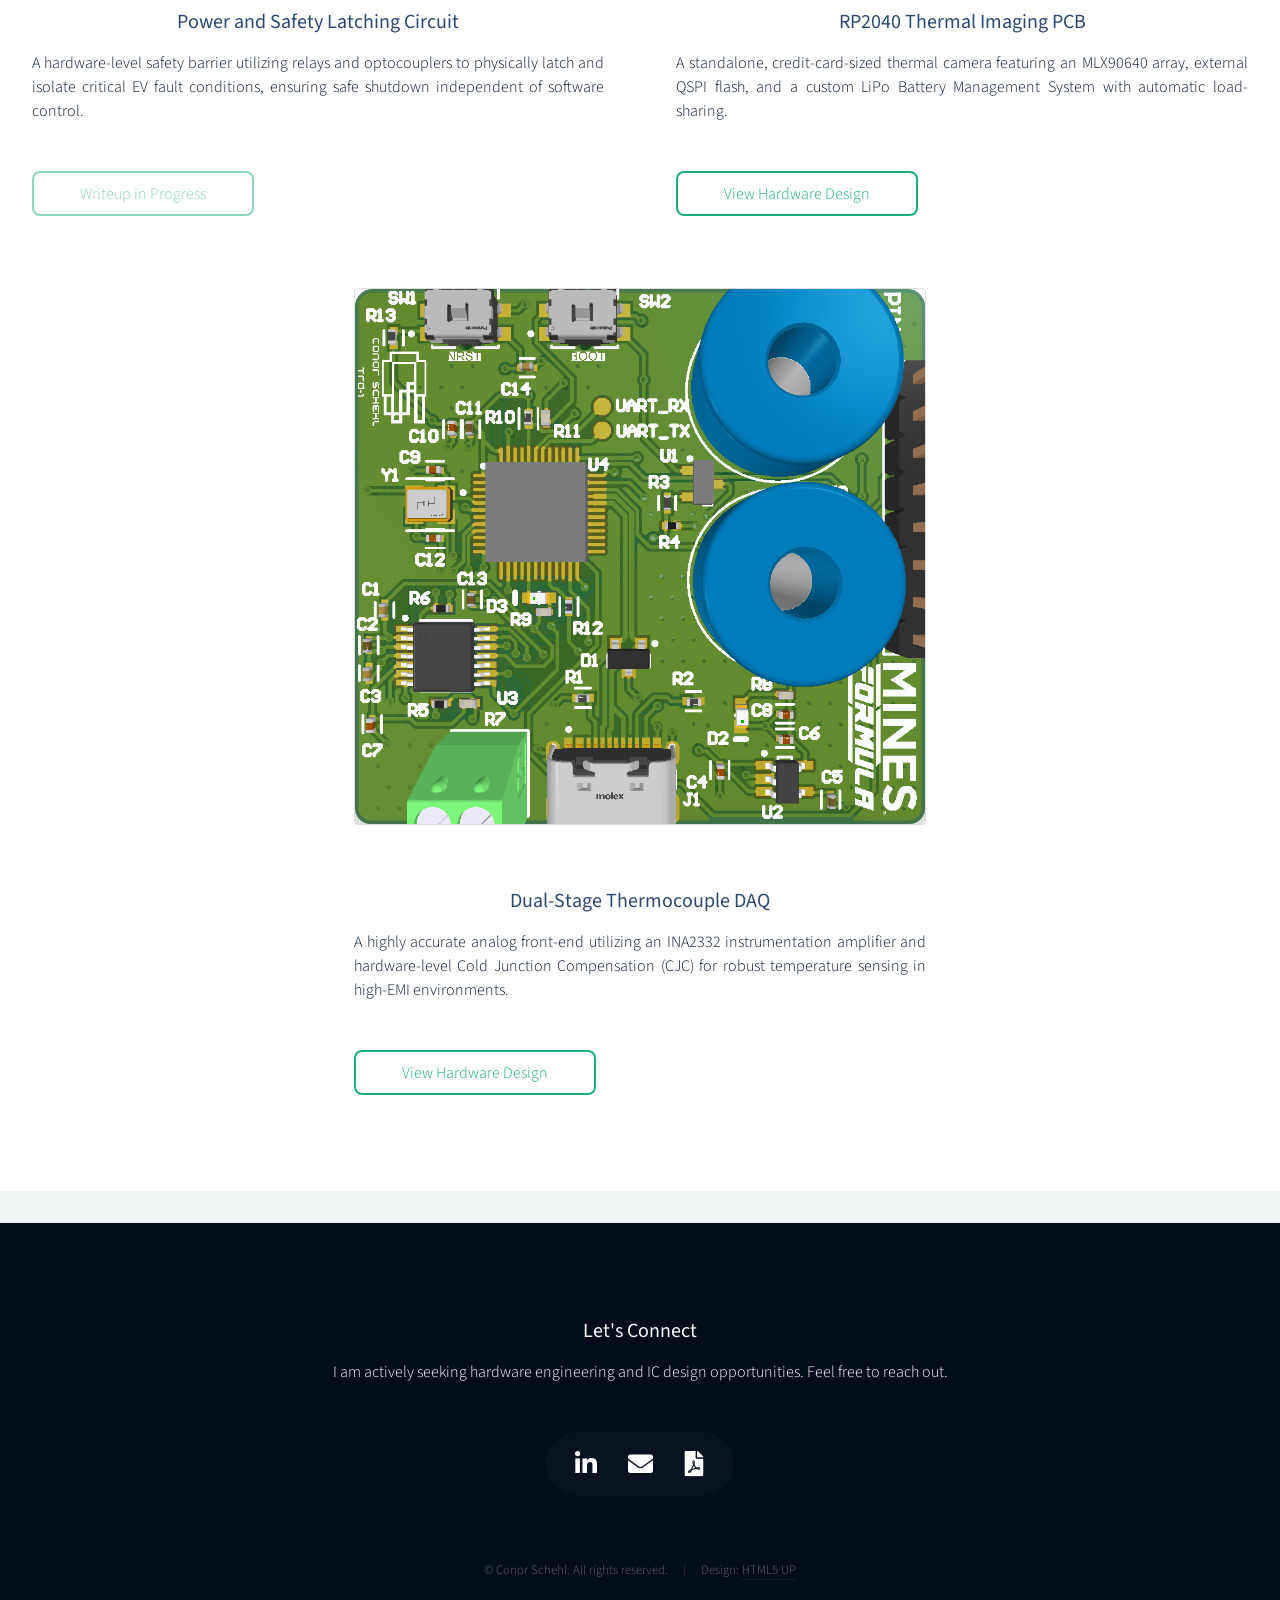
==== commit f6b5dd6b: "Moved 3D models to the top, finished ADC writeup and exports" ====
--- a/projects/index.html
+++ b/projects/index.html
@@ -39,7 +39,7 @@
 
 							<article class="col-6 col-12-mobile special">
 								<!-- Final code: -->
-								<!-- <a href="ADC-DAQ/" class="image featured"> <img src="images/adc-thumb.png" alt="ADC DAQ Board Thumbnail" style="border: 1px solid #ddd; border-radius: 4px;" /></a> -->
+								<a href="ADC-DAQ/" class="image featured"> <img src="images/adc-thumb.png" alt="ADC DAQ Board Thumbnail" style="border: 1px solid #ddd; border-radius: 4px;" /></a>
 								
 								<!-- Assets in progress:  -->
 								<!-- <a href="ADC-DAQ/" class="image featured" style="display: block; text-decoration: none;"></a> -->
@@ -49,12 +49,12 @@
 									</div>
 								</a> -->
 
-								<a href="Thermal-Camera/" class="image featured" style="display: block; text-decoration: none;">
+								<!-- <a href="ADC-DAQ/" class="image featured" style="display: block; text-decoration: none;">
 									<div style="width: 100%; height: 250px; background: linear-gradient(135deg, #087756, #0a192f); display: flex; align-items: center; justify-content: center; border: 1px solid rgba(32, 201, 151, 0.3); border-radius: 4px; transition: border 0.3s ease;">
 										<span style="color: #20c997; font-family: monospace; font-size: 0.9em; letter-spacing: 1px;">[ Hardware Asset Renders Coming Soon... ]</span>
 									</div>
 								</a>
-								
+								 -->
 								<!-- For when you have writeup -->
 								<header>
 									<h3><a href="ADC-DAQ/">ADC Data Acquisition & Power Board</a></h3>
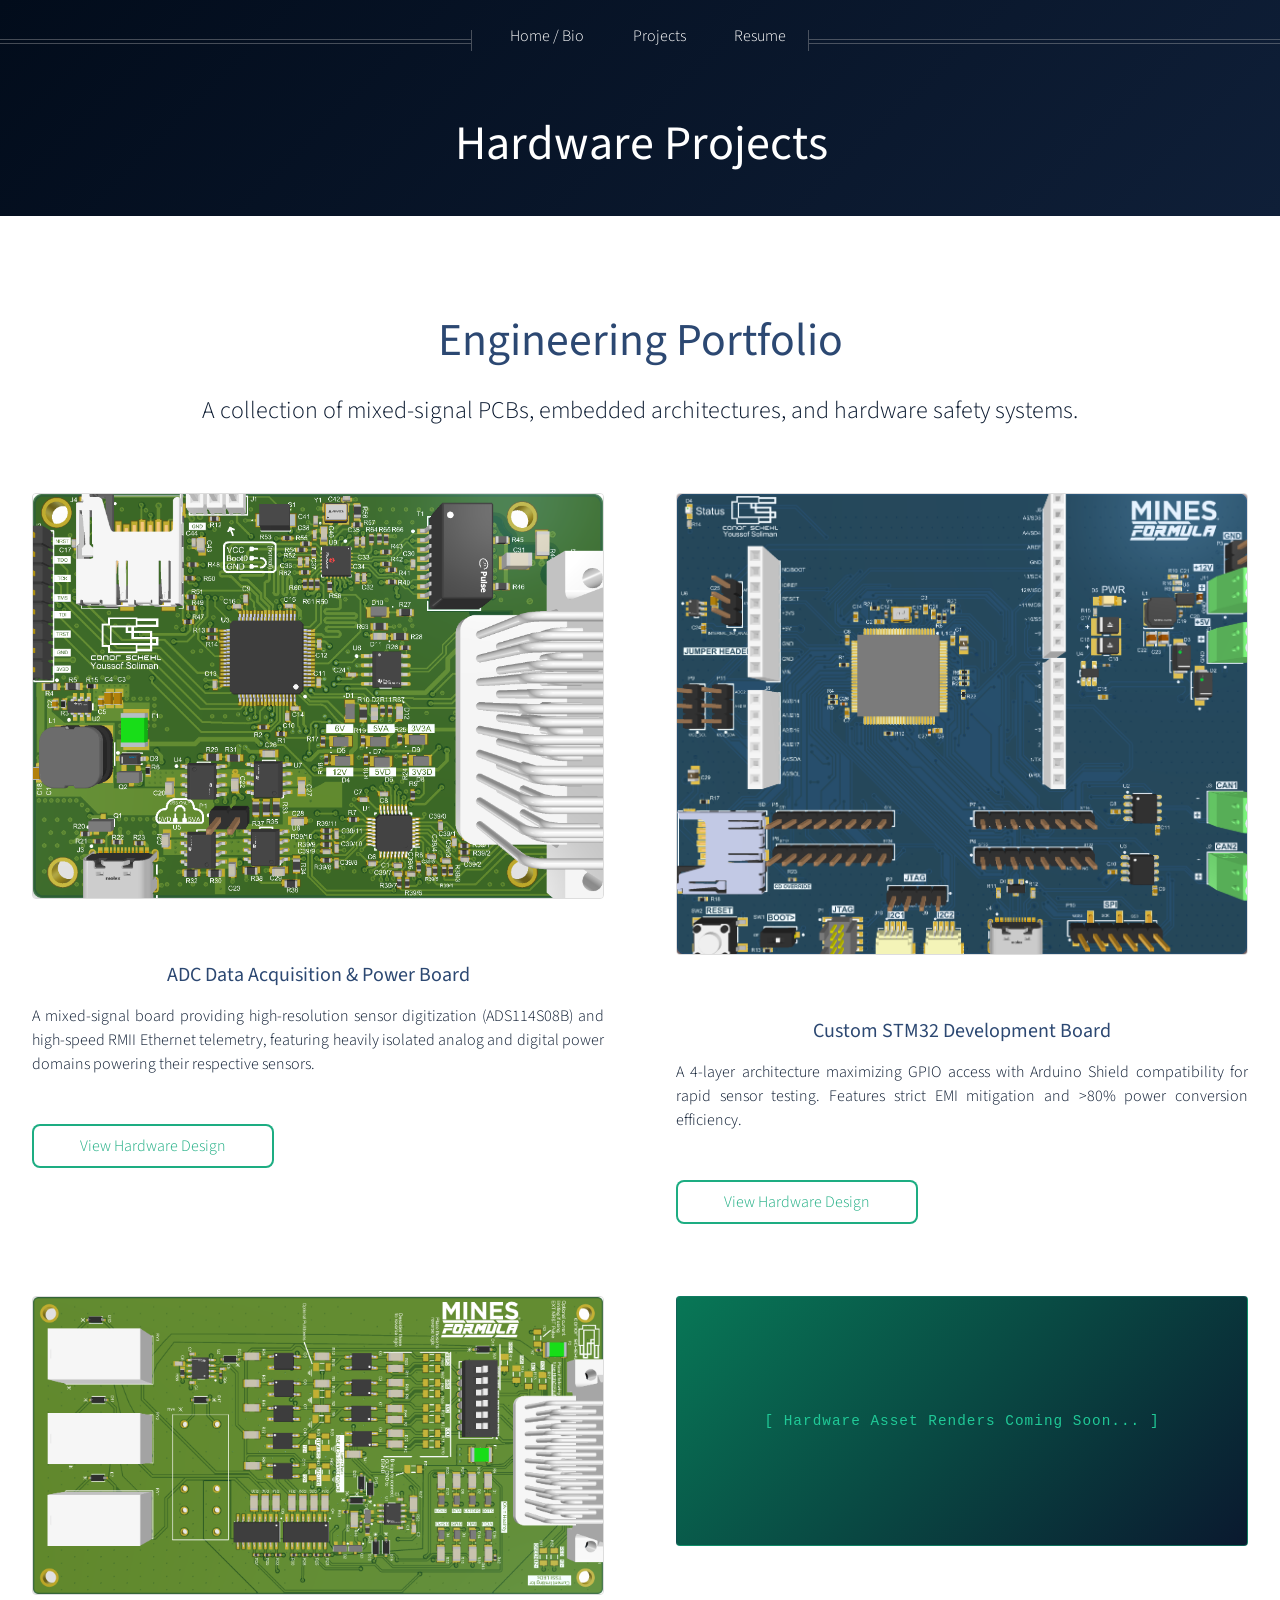
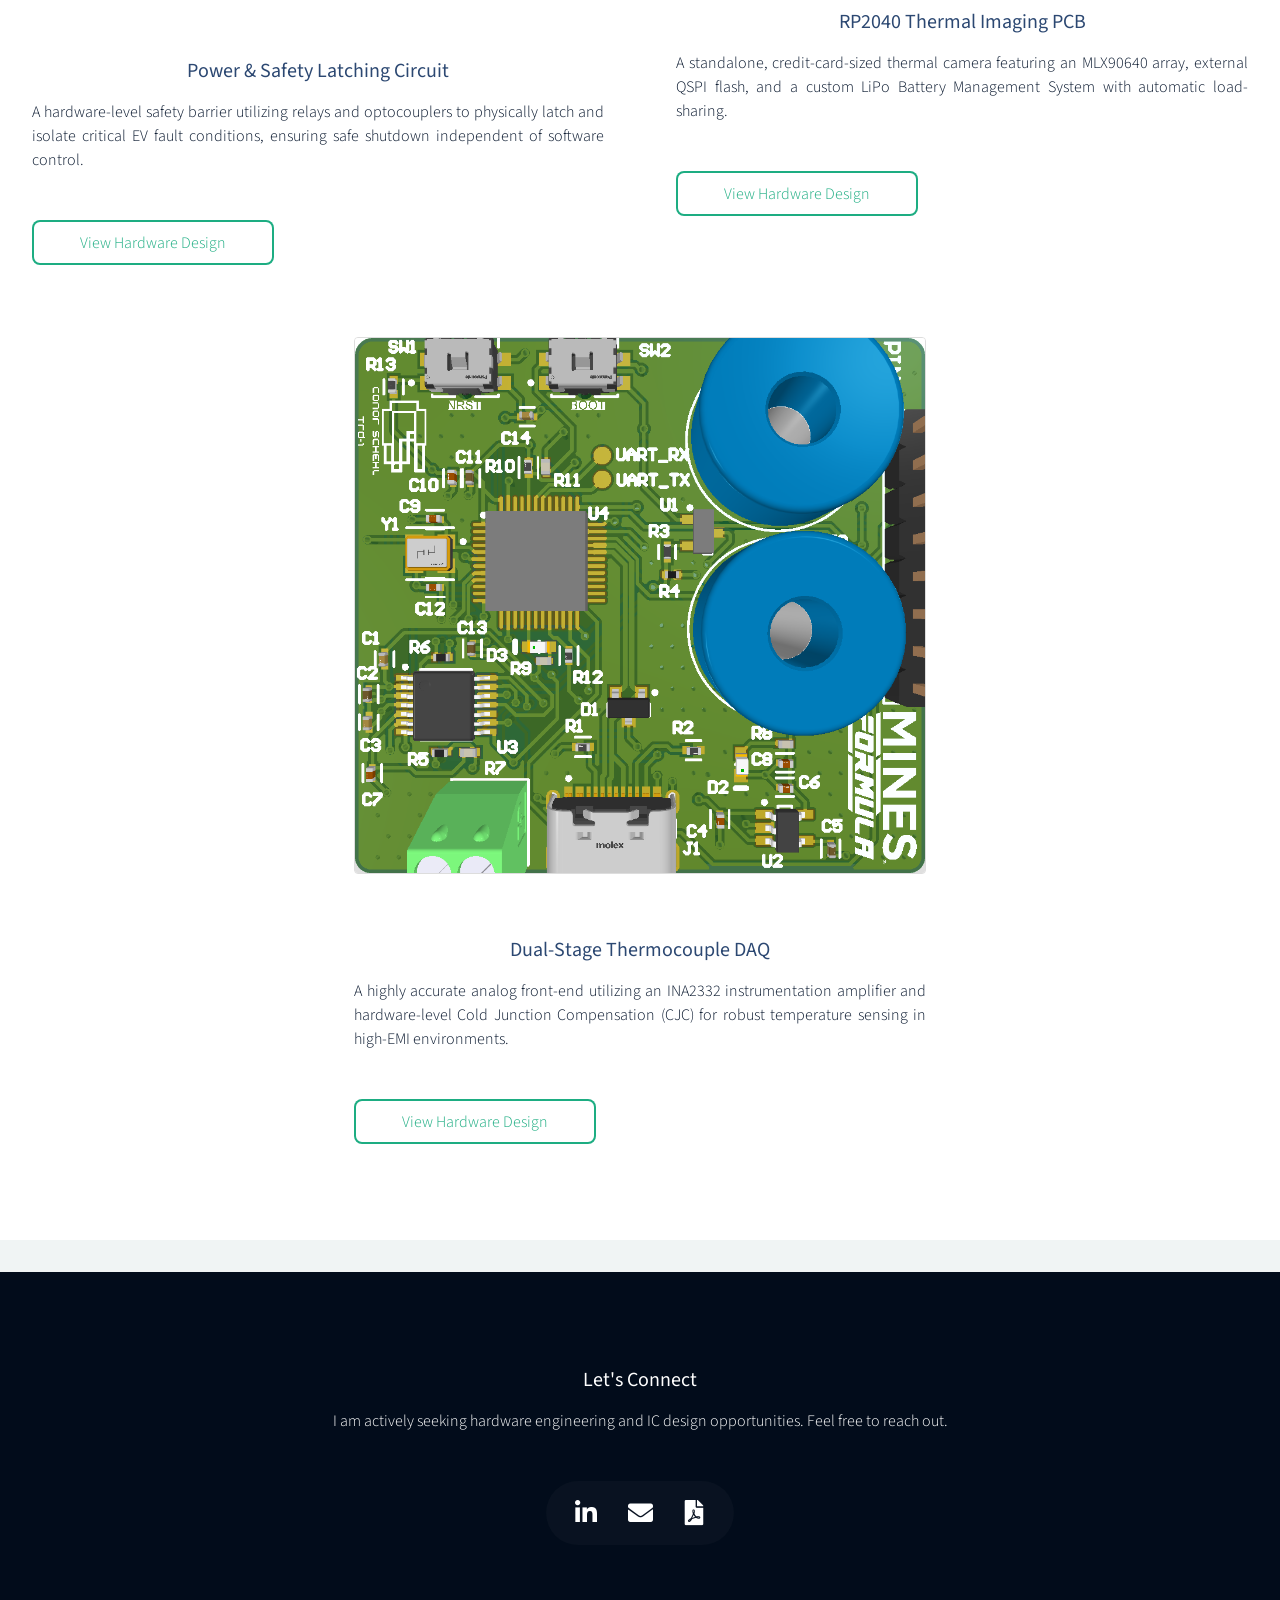
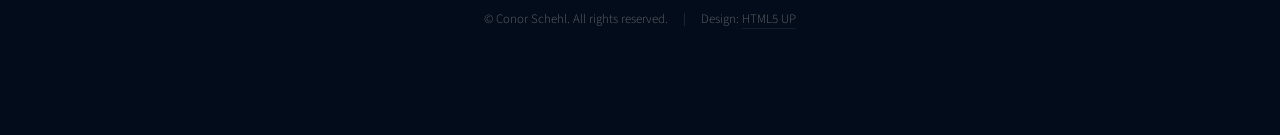
==== commit a960455c: "Added Latching board and updated ADC board" ====
--- a/projects/index.html
+++ b/projects/index.html
@@ -41,21 +41,6 @@
 								<!-- Final code: -->
 								<a href="ADC-DAQ/" class="image featured"> <img src="images/adc-thumb.png" alt="ADC DAQ Board Thumbnail" style="border: 1px solid #ddd; border-radius: 4px;" /></a>
 								
-								<!-- Assets in progress:  -->
-								<!-- <a href="ADC-DAQ/" class="image featured" style="display: block; text-decoration: none;"></a> -->
-								<!-- <a class="image featured" style="display: block; text-decoration: none;">
-									<div style="width: 100%; height: 250px; background: linear-gradient(135deg, #020c1b, #0a192f); display: flex; align-items: center; justify-content: center; border: 1px solid rgba(32, 201, 151, 0.3); border-radius: 4px; transition: border 0.3s ease;">
-										<span style="color: #c9b020; font-family: monospace; font-size: 0.9em; letter-spacing: 1px;">[ Writeup and Assets in Progress ]</span>
-									</div>
-								</a> -->
-
-								<!-- <a href="ADC-DAQ/" class="image featured" style="display: block; text-decoration: none;">
-									<div style="width: 100%; height: 250px; background: linear-gradient(135deg, #087756, #0a192f); display: flex; align-items: center; justify-content: center; border: 1px solid rgba(32, 201, 151, 0.3); border-radius: 4px; transition: border 0.3s ease;">
-										<span style="color: #20c997; font-family: monospace; font-size: 0.9em; letter-spacing: 1px;">[ Hardware Asset Renders Coming Soon... ]</span>
-									</div>
-								</a>
-								 -->
-								<!-- For when you have writeup -->
 								<header>
 									<h3><a href="ADC-DAQ/">ADC Data Acquisition & Power Board</a></h3>
 								</header>
@@ -81,7 +66,7 @@
 								</ul>
 							</article>
 
-							<!-- <article class="col-6 col-12-mobile special">
+							<article class="col-6 col-12-mobile special">
 								<a href="Latching-Board/" class="image featured"><img src="images/latch-thumb.png" alt="Latching Board Thumbnail" style="border: 1px solid #ddd; border-radius: 4px;" /></a>
 								<header>
 									<h3><a href="Latching-Board/">Power & Safety Latching Circuit</a></h3>
@@ -92,31 +77,20 @@
 								<ul class="actions special">
 									<li><a href="Latching-Board/" class="button">View Hardware Design</a></li>
 								</ul>
-							</article> -->
+							</article>
 
-							<article class="col-6 col-12-mobile special">
+							<!-- <article class="col-6 col-12-mobile special"> -->
 								
 								<!-- Assets in progress:  -->
 								<!-- <a href="Latching-Board/" class="image featured" style="display: block; text-decoration: none;"></a> -->
-								<a class="image featured" style="display: block; text-decoration: none;">
+								<!-- <a class="image featured" style="display: block; text-decoration: none;">
 									<div style="width: 100%; height: 250px; background: linear-gradient(135deg, #020c1b, #0a192f); display: flex; align-items: center; justify-content: center; border: 1px solid rgba(32, 201, 151, 0.3); border-radius: 4px; transition: border 0.3s ease;">
 										<span style="color: #c9b020; font-family: monospace; font-size: 0.9em; letter-spacing: 1px;">[ Writeup and Assets in Progress ]</span>
 									</div>
 								</a>
-
-								<!-- For when you have writeup -->
+								 -->
+								<!-- Writeup in progress: -->
 								<!-- <header>
-									<h3><a href="ADC-DAQ/">ADC Data Acquisition & Power Board</a></h3>
-								</header>
-								<p>
-									A mixed-signal board providing high-resolution sensor digitization (ADS114S08B) and high-speed RMII Ethernet telemetry, featuring heavily isolated analog and digital power domains powering their respective sensors.
-								</p>
-								<ul class="actions special">
-									<li><a href="ADC-DAQ/" class="button">View Hardware Design</a></li>
-								</ul> -->
-								
-								<!-- Writeup in progress: -->
-								<header>
 									<h3>Power and Safety Latching Circuit</h3>
 								</header>
 								<p>
@@ -125,7 +99,7 @@
 								<ul class="actions special">
 									<li><span class="button" style="pointer-events: none; opacity: 0.5;">Writeup in Progress</span></li>
 								</ul>
-							</article>
+							</article> -->
 
 							<article class="col-6 col-12-mobile special">
 								<!-- <a href="Thermal-Camera/" class="image featured"><img src="images/thermal-thumb.png" alt="Thermal Camera Thumbnail" style="border: 1px solid #ddd; border-radius: 4px;" /></a> -->
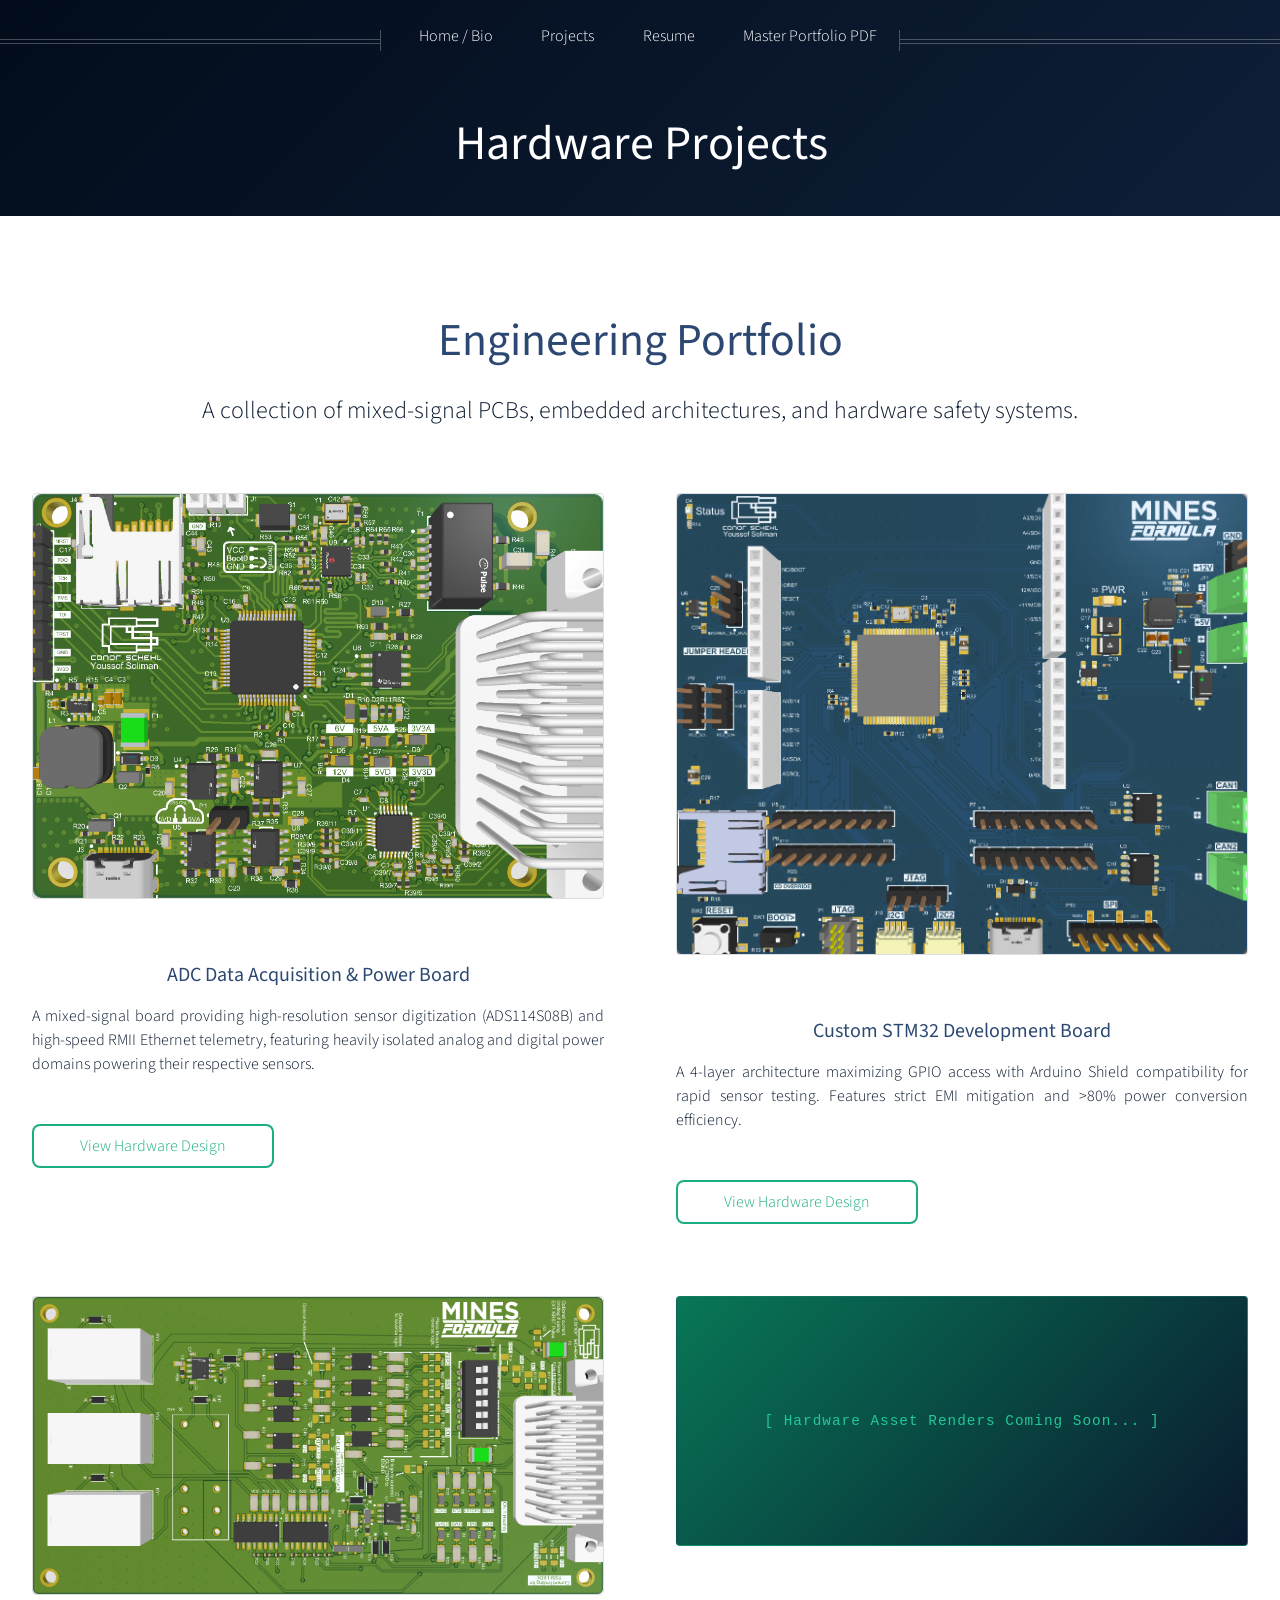
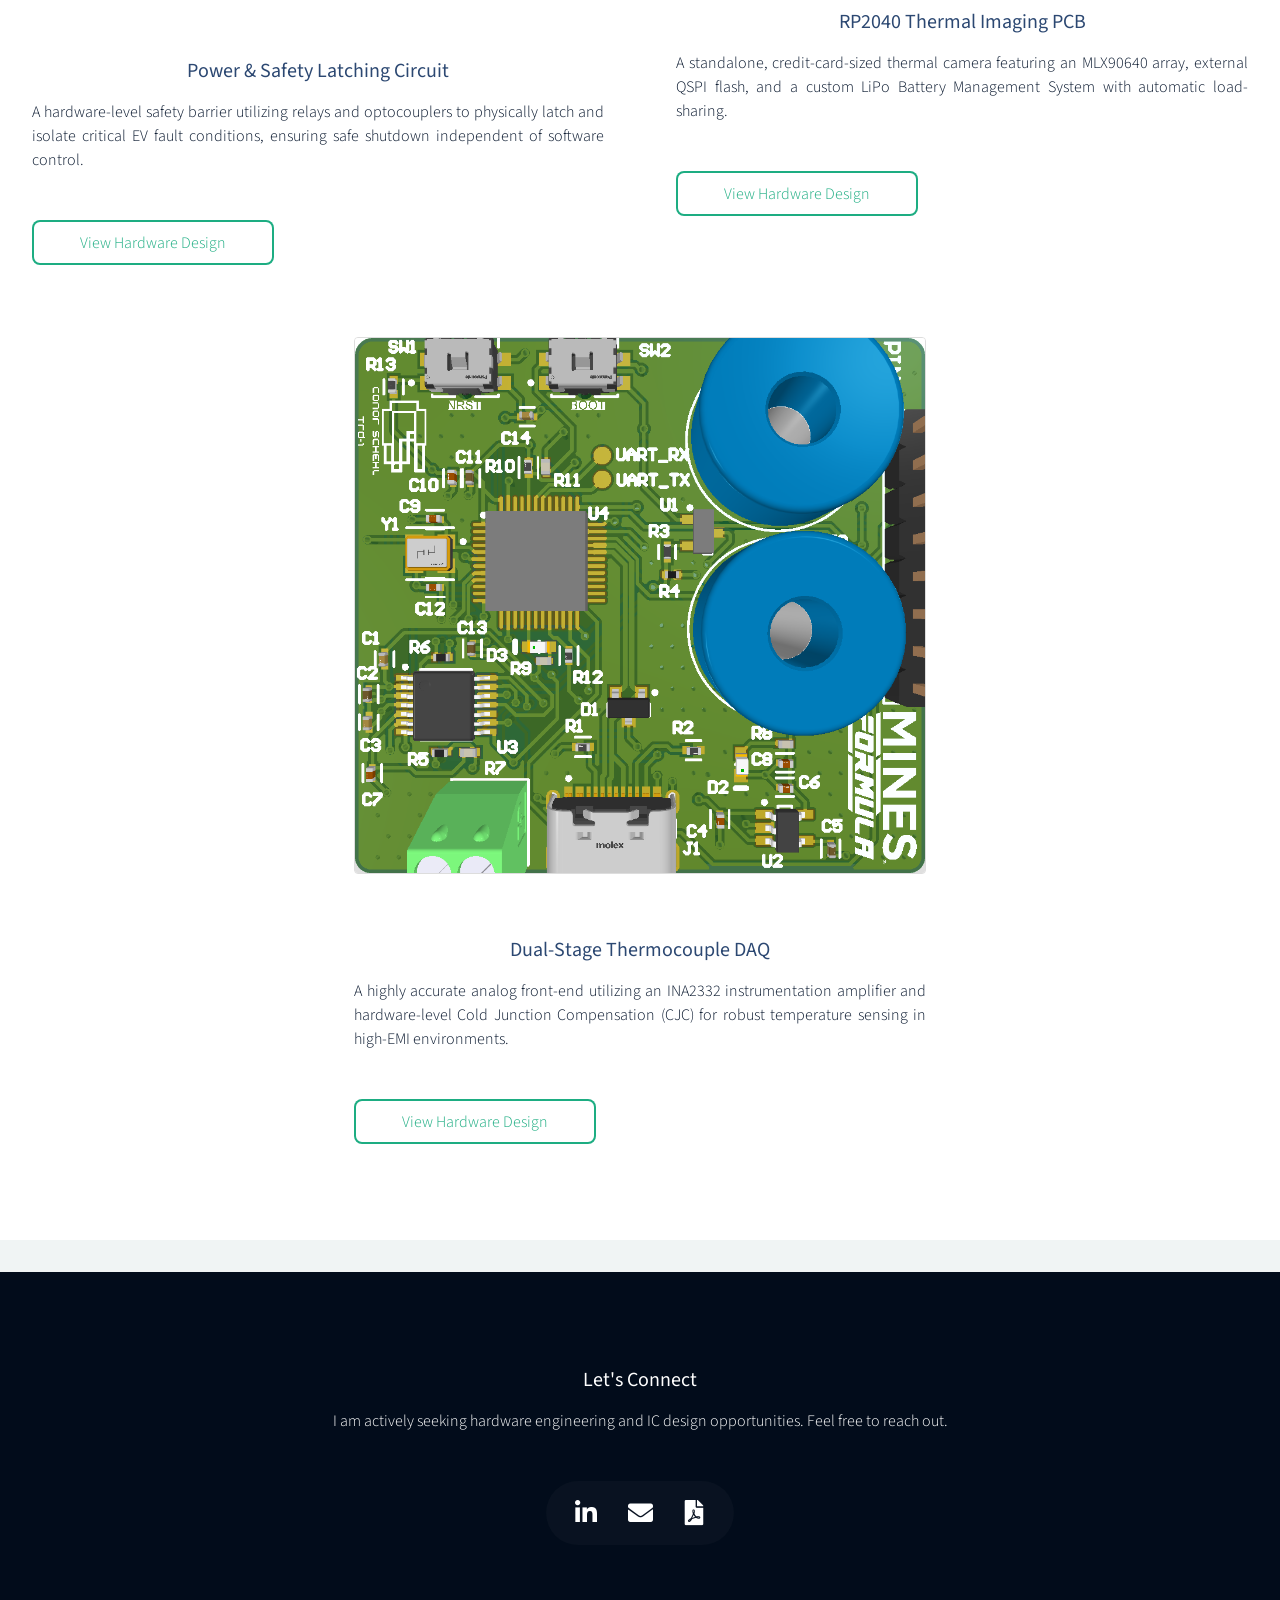
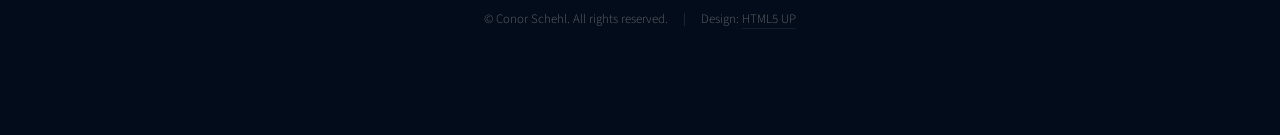
==== commit f24c2078: "Added master portfolio" ====
--- a/projects/index.html
+++ b/projects/index.html
@@ -1,6 +1,16 @@
 <!DOCTYPE HTML>
 <html>
 	<head>
+				<!-- Google tag (gtag.js) -->
+		<script async src="https://www.googletagmanager.com/gtag/js?id=G-W3WWMMBTMX"></script>
+		<script>
+		window.dataLayer = window.dataLayer || [];
+		function gtag(){dataLayer.push(arguments);}
+		gtag('js', new Date());
+
+		gtag('config', 'G-W3WWMMBTMX');
+		</script>
+		
 		<title>Projects - Conor Schehl</title>
 		<meta charset="utf-8" />
 		<meta name="viewport" content="width=device-width, initial-scale=1, user-scalable=no" />
@@ -22,6 +32,7 @@
 								<li><a href="../">Home / Bio</a></li>
 								<li><a href="./">Projects</a></li>
 								<li><a href="../ConorSchehlResume.pdf" target="_blank">Resume</a></li>
+								<li><a href="../MasterPortfolio.pdf" target="_blank">Master Portfolio PDF</a></li>
 							</ul>
 						</nav>
 				</div>
